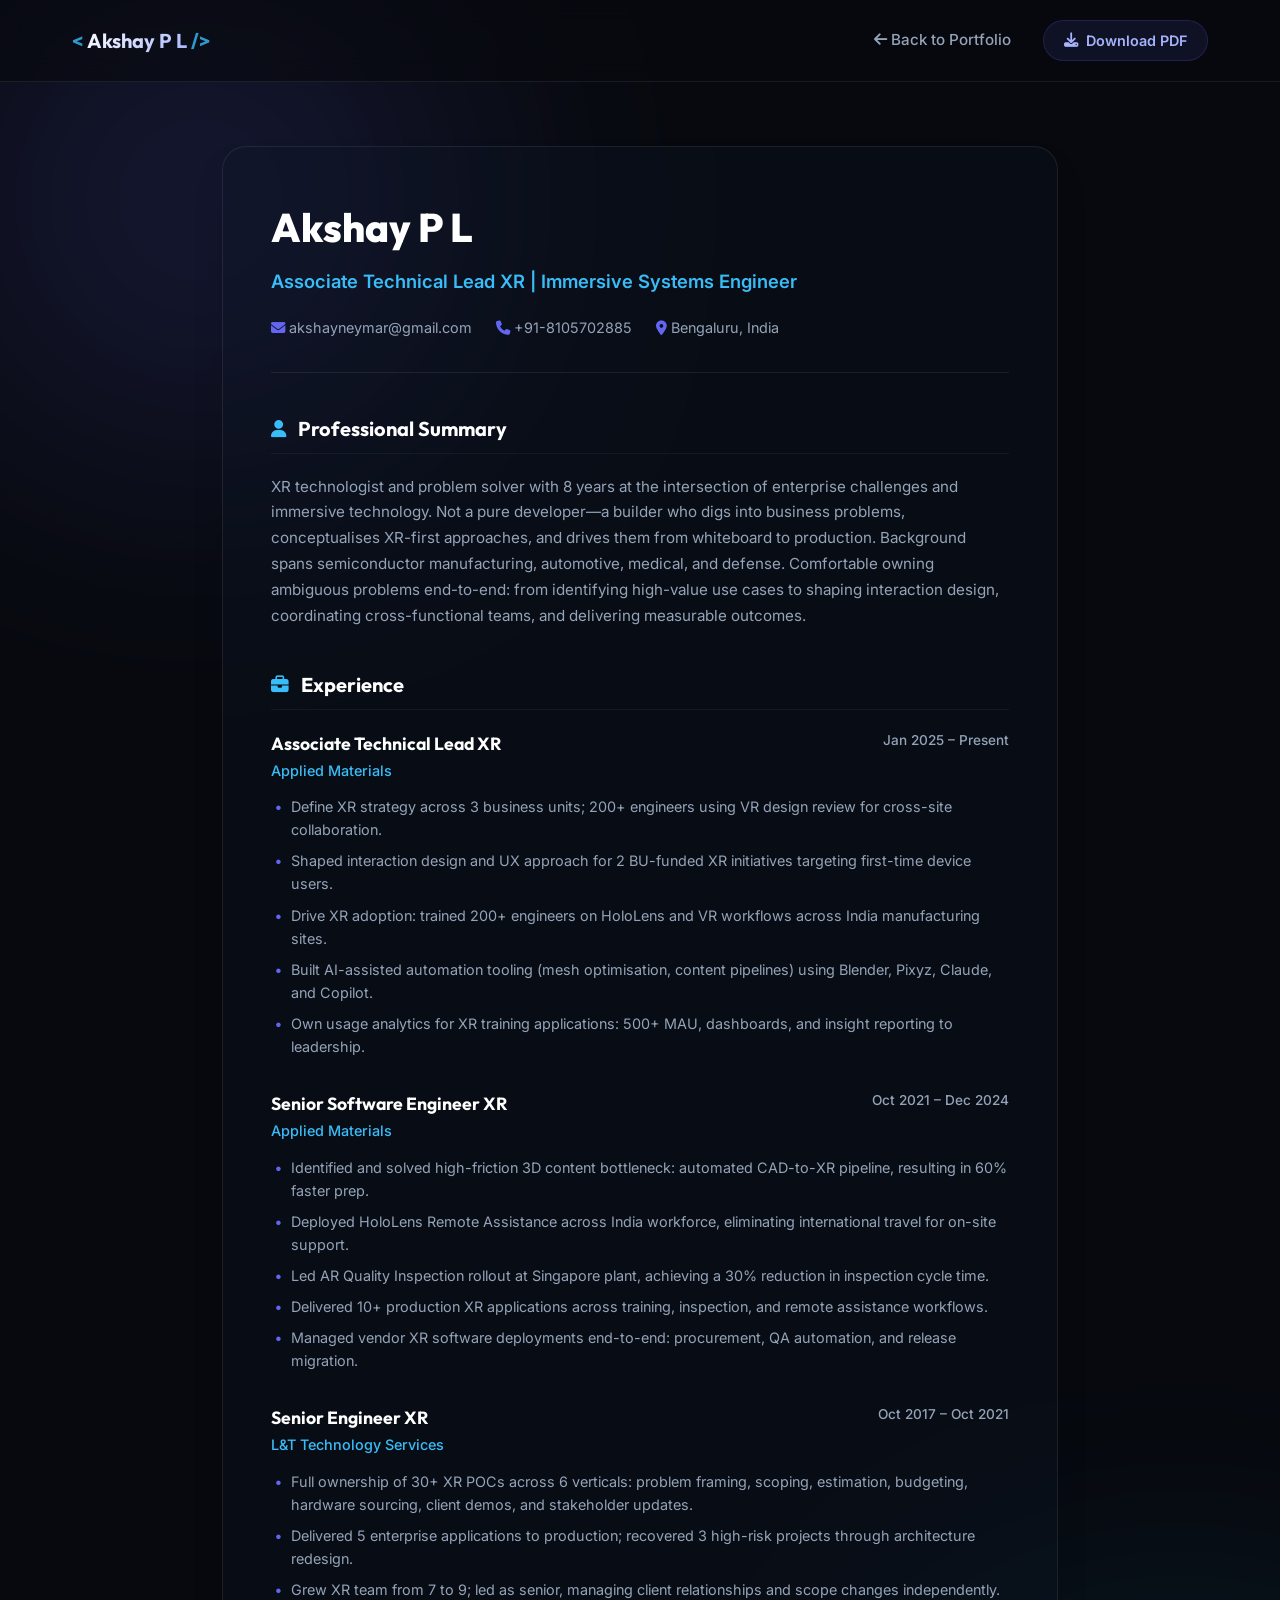
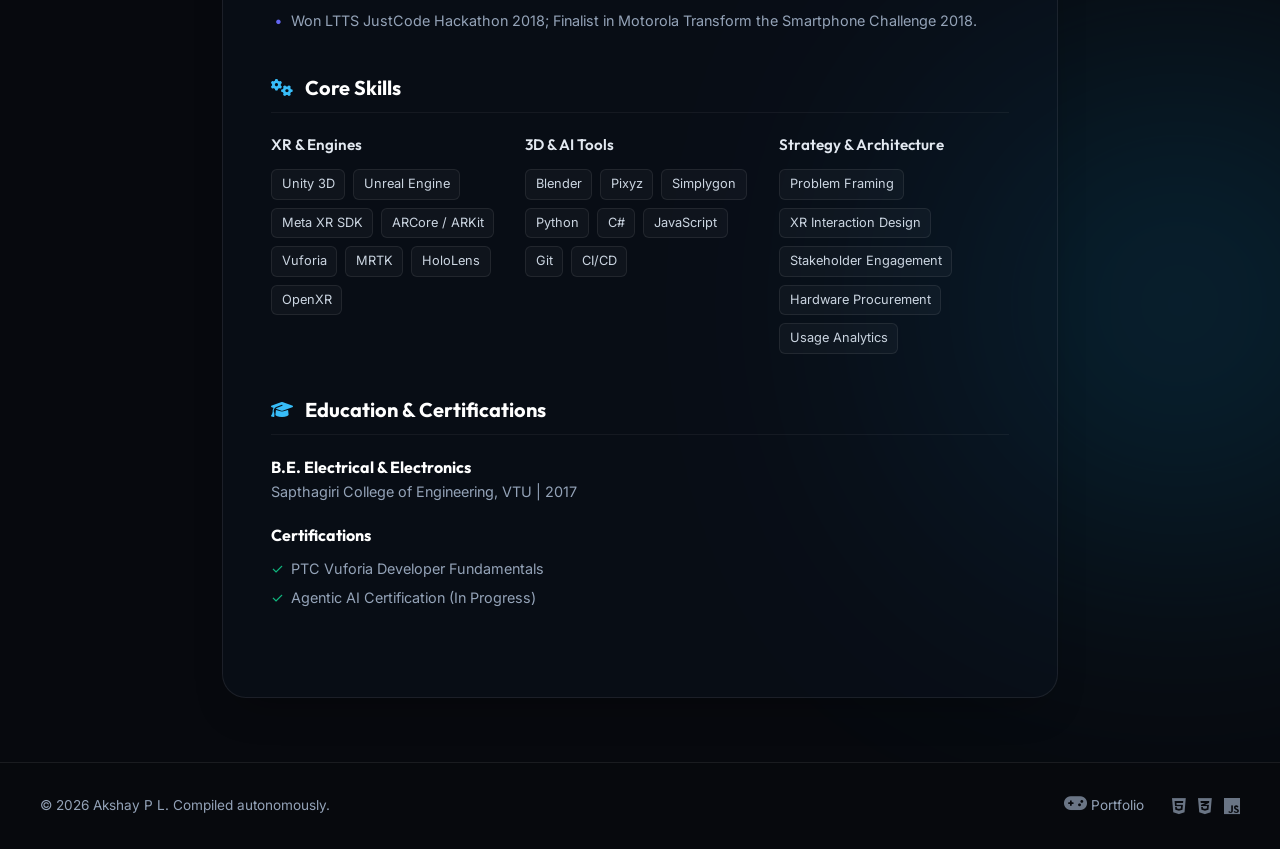
==== cv.html @ 1660ffc5 "Fix email channel-icon compression and upgrade FontAwesome to 6.5.1 for X/Twitter icon support" ====
<!DOCTYPE html>
<html lang="en">
<head>
    <meta charset="UTF-8">
    <meta name="viewport" content="width=device-width, initial-scale=1.0">
    <title>Akshay P L - CV / Resume</title>
    <!-- Google Fonts -->
    <link rel="preconnect" href="https://fonts.googleapis.com">
    <link rel="preconnect" href="https://fonts.gstatic.com" crossorigin>
    <link href="https://fonts.googleapis.com/css2?family=Inter:wght@300;400;500;600;700&family=Outfit:wght@400;500;600;700;800&display=swap" rel="stylesheet">
    <!-- FontAwesome for icons -->
    <link rel="stylesheet" href="https://cdnjs.cloudflare.com/ajax/libs/font-awesome/6.5.1/css/all.min.css">
    <link rel="stylesheet" href="style.css">
</head>
<body>
    <div class="bg-glow bg-glow-1"></div>
    <div class="bg-glow bg-glow-2"></div>

    <!-- Header / Navigation -->
    <header>
        <div class="header-container">
            <a href="index.html" class="logo">
                <span class="code-bracket">&lt;</span>
                <span class="logo-text">Akshay P L</span>
                <span class="code-bracket">/&gt;</span>
            </a>
            <nav class="nav-links">
                <a href="index.html" class="nav-link"><i class="fa-solid fa-arrow-left"></i> Back to Portfolio</a>
                <a href="Akshay_PL_Master_CV.pdf" download class="btn-cv-download"><i class="fa-solid fa-download"></i> Download PDF</a>
            </nav>
        </div>
    </header>

    <!-- CV Container -->
    <main class="cv-main-container">
        <div class="cv-wrapper">
            <!-- Header Block -->
            <div class="cv-header">
                <h1 class="cv-name">Akshay P L</h1>
                <p class="cv-title">Associate Technical Lead XR | Immersive Systems Engineer</p>
                <div class="cv-contact-info">
                    <span><i class="fa-solid fa-envelope"></i> <a href="mailto:akshayneymar@gmail.com">akshayneymar@gmail.com</a></span>
                    <span><i class="fa-solid fa-phone"></i> +91-8105702885</span>
                    <span><i class="fa-solid fa-location-dot"></i> Bengaluru, India</span>
                </div>
            </div>

            <!-- Summary Section -->
            <section class="cv-section">
                <h2 class="cv-section-title"><i class="fa-solid fa-user"></i> Professional Summary</h2>
                <p class="cv-text">
                    XR technologist and problem solver with 8 years at the intersection of enterprise challenges and immersive technology. Not a pure developer—a builder who digs into business problems, conceptualises XR-first approaches, and drives them from whiteboard to production. Background spans semiconductor manufacturing, automotive, medical, and defense. Comfortable owning ambiguous problems end-to-end: from identifying high-value use cases to shaping interaction design, coordinating cross-functional teams, and delivering measurable outcomes.
                </p>
            </section>

            <!-- Experience Section -->
            <section class="cv-section">
                <h2 class="cv-section-title"><i class="fa-solid fa-briefcase"></i> Experience</h2>

                <div class="job-block">
                    <div class="job-header">
                        <div class="job-title-company">
                            <h3>Associate Technical Lead XR</h3>
                            <span class="company-name">Applied Materials</span>
                        </div>
                        <span class="job-duration">Jan 2025 – Present</span>
                    </div>
                    <ul class="job-bullets">
                        <li>Define XR strategy across 3 business units; 200+ engineers using VR design review for cross-site collaboration.</li>
                        <li>Shaped interaction design and UX approach for 2 BU-funded XR initiatives targeting first-time device users.</li>
                        <li>Drive XR adoption: trained 200+ engineers on HoloLens and VR workflows across India manufacturing sites.</li>
                        <li>Built AI-assisted automation tooling (mesh optimisation, content pipelines) using Blender, Pixyz, Claude, and Copilot.</li>
                        <li>Own usage analytics for XR training applications: 500+ MAU, dashboards, and insight reporting to leadership.</li>
                    </ul>
                </div>

                <div class="job-block">
                    <div class="job-header">
                        <div class="job-title-company">
                            <h3>Senior Software Engineer XR</h3>
                            <span class="company-name">Applied Materials</span>
                        </div>
                        <span class="job-duration">Oct 2021 – Dec 2024</span>
                    </div>
                    <ul class="job-bullets">
                        <li>Identified and solved high-friction 3D content bottleneck: automated CAD-to-XR pipeline, resulting in 60% faster prep.</li>
                        <li>Deployed HoloLens Remote Assistance across India workforce, eliminating international travel for on-site support.</li>
                        <li>Led AR Quality Inspection rollout at Singapore plant, achieving a 30% reduction in inspection cycle time.</li>
                        <li>Delivered 10+ production XR applications across training, inspection, and remote assistance workflows.</li>
                        <li>Managed vendor XR software deployments end-to-end: procurement, QA automation, and release migration.</li>
                    </ul>
                </div>

                <div class="job-block">
                    <div class="job-header">
                        <div class="job-title-company">
                            <h3>Senior Engineer XR</h3>
                            <span class="company-name">L&T Technology Services</span>
                        </div>
                        <span class="job-duration">Oct 2017 – Oct 2021</span>
                    </div>
                    <ul class="job-bullets">
                        <li>Full ownership of 30+ XR POCs across 6 verticals: problem framing, scoping, estimation, budgeting, hardware sourcing, client demos, and stakeholder updates.</li>
                        <li>Delivered 5 enterprise applications to production; recovered 3 high-risk projects through architecture redesign.</li>
                        <li>Grew XR team from 7 to 9; led as senior, managing client relationships and scope changes independently.</li>
                        <li>Won LTTS JustCode Hackathon 2018; Finalist in Motorola Transform the Smartphone Challenge 2018.</li>
                    </ul>
                </div>
            </section>

            <!-- Skills Section -->
            <section class="cv-section">
                <h2 class="cv-section-title"><i class="fa-solid fa-gears"></i> Core Skills</h2>
                <div class="cv-skills-grid">
                    <div class="skill-category">
                        <h4>XR & Engines</h4>
                        <div class="skill-tags">
                            <span>Unity 3D</span>
                            <span>Unreal Engine</span>
                            <span>Meta XR SDK</span>
                            <span>ARCore / ARKit</span>
                            <span>Vuforia</span>
                            <span>MRTK</span>
                            <span>HoloLens</span>
                            <span>OpenXR</span>
                        </div>
                    </div>
                    <div class="skill-category">
                        <h4>3D & AI Tools</h4>
                        <div class="skill-tags">
                            <span>Blender</span>
                            <span>Pixyz</span>
                            <span>Simplygon</span>
                            <span>Python</span>
                            <span>C#</span>
                            <span>JavaScript</span>
                            <span>Git</span>
                            <span>CI/CD</span>
                        </div>
                    </div>
                    <div class="skill-category">
                        <h4>Strategy & Architecture</h4>
                        <div class="skill-tags">
                            <span>Problem Framing</span>
                            <span>XR Interaction Design</span>
                            <span>Stakeholder Engagement</span>
                            <span>Hardware Procurement</span>
                            <span>Usage Analytics</span>
                        </div>
                    </div>
                </div>
            </section>

            <!-- Education & Certifications -->
            <section class="cv-section">
                <h2 class="cv-section-title"><i class="fa-solid fa-graduation-cap"></i> Education & Certifications</h2>
                <div class="education-block">
                    <div class="edu-item">
                        <h4>B.E. Electrical & Electronics</h4>
                        <p class="edu-meta">Sapthagiri College of Engineering, VTU | 2017</p>
                    </div>
                    <div class="edu-item">
                        <h4>Certifications</h4>
                        <ul class="edu-certs">
                            <li>PTC Vuforia Developer Fundamentals</li>
                            <li>Agentic AI Certification (In Progress)</li>
                        </ul>
                    </div>
                </div>
            </section>
        </div>
    </main>

    <!-- Footer -->
    <footer>
        <div class="footer-container">
            <p>&copy; 2026 Akshay P L. Compiled autonomously.</p>
            <div class="footer-tech">
                <a href="index.html" style="color: var(--text-muted); margin-right: 1rem; text-decoration: none;"><i class="fa-solid fa-gamepad"></i> Portfolio</a>
                <i class="fa-brands fa-html5"></i>
                <i class="fa-brands fa-css3-alt"></i>
                <i class="fa-brands fa-js"></i>
            </div>
        </div>
    </footer>
</body>
</html>
---- style.css ----
/* ==========================================================================
   Base Styles & Reset
   ========================================================================== */
:root {
    --bg-dark: #07090e;
    --bg-card: rgba(15, 23, 42, 0.45);
    --border-color: rgba(255, 255, 255, 0.08);
    --border-hover: rgba(255, 255, 255, 0.2);
    
    --primary: #6366f1; /* Indigo */
    --primary-glow: rgba(99, 102, 241, 0.15);
    --secondary: #0ea5e9; /* Sky Blue */
    --secondary-glow: rgba(14, 165, 233, 0.15);
    
    --text-primary: #f8fafc;
    --text-muted: #94a3b8;
    --text-highlight: #38bdf8;
    
    --font-heading: 'Outfit', sans-serif;
    --font-body: 'Inter', sans-serif;
    
    --transition-speed: 0.3s;
}

* {
    margin: 0;
    padding: 0;
    box-sizing: border-box;
}

html {
    scroll-behavior: smooth;
}

body {
    background-color: var(--bg-dark);
    color: var(--text-primary);
    font-family: var(--font-body);
    line-height: 1.6;
    overflow-x: hidden;
    min-height: 100vh;
    display: flex;
    flex-direction: column;
    position: relative;
}

/* WebGL Background Canvas */
#webgl-bg {
    position: fixed;
    top: 0;
    left: 0;
    width: 100vw;
    height: 100vh;
    z-index: -3;
    pointer-events: none;
}

/* Scroll Progress indicator */
.scroll-progress {
    position: fixed;
    top: 0;
    left: 0;
    height: 3px;
    width: 0%;
    background: linear-gradient(90deg, var(--primary) 0%, var(--secondary) 100%);
    z-index: 1001;
    box-shadow: 0 0 8px rgba(99, 102, 241, 0.6);
    pointer-events: none;
    transition: width 0.1s ease-out;
}

/* Background Glow Effects */
.bg-glow {
    position: absolute;
    width: 600px;
    height: 600px;
    border-radius: 50%;
    filter: blur(140px);
    z-index: -1;
    pointer-events: none;
    opacity: 0.4;
}

.bg-glow-1 {
    top: -100px;
    left: -100px;
    background: radial-gradient(circle, var(--primary) 0%, transparent 70%);
}

.bg-glow-2 {
    bottom: 10%;
    right: -200px;
    background: radial-gradient(circle, var(--secondary) 0%, transparent 70%);
}

/* ==========================================================================
   Header Navigation
   ========================================================================== */
header {
    width: 100%;
    border-bottom: 1px solid var(--border-color);
    background: rgba(7, 9, 14, 0.6);
    backdrop-filter: blur(12px);
    position: sticky;
    top: 0;
    z-index: 100;
}

.header-container {
    max-width: 1200px;
    margin: 0 auto;
    padding: 1.25rem 2rem;
    display: flex;
    justify-content: space-between;
    align-items: center;
}

.logo {
    display: flex;
    align-items: center;
    text-decoration: none;
    font-family: var(--font-heading);
    font-weight: 700;
    font-size: 1.25rem;
}

.logo-text {
    background: linear-gradient(135deg, #ffffff 0%, #a5b4fc 100%);
    -webkit-background-clip: text;
    -webkit-text-fill-color: transparent;
    margin: 0 0.25rem;
}

.code-bracket {
    color: var(--text-highlight);
    opacity: 0.8;
}

.nav-links {
    display: flex;
    align-items: center;
    gap: 2rem;
}

.nav-link {
    color: var(--text-muted);
    text-decoration: none;
    font-size: 0.95rem;
    font-weight: 500;
    transition: color var(--transition-speed) ease;
}

.nav-link:hover {
    color: #ffffff;
}

.btn-cv-nav, .btn-cv-download {
    display: inline-flex;
    align-items: center;
    gap: 0.5rem;
    background: rgba(99, 102, 241, 0.1);
    border: 1px solid rgba(99, 102, 241, 0.2);
    padding: 0.5rem 1.25rem;
    border-radius: 100px;
    font-size: 0.9rem;
    font-weight: 600;
    color: #a5b4fc;
    text-decoration: none;
    transition: all var(--transition-speed) ease;
}

.btn-cv-nav:hover, .btn-cv-download:hover {
    background: var(--primary);
    border-color: var(--primary);
    color: #ffffff;
    box-shadow: 0 0 15px rgba(99, 102, 241, 0.35);
}

/* ==========================================================================
   Hero Section
   ========================================================================== */
.hero {
    max-width: 1000px;
    margin: 0 auto;
    padding: 5rem 2rem 1.5rem 2rem;
    text-align: center;
}

.hero-badge {
    display: inline-flex;
    align-items: center;
    gap: 0.6rem;
    background: rgba(34, 197, 94, 0.1);
    border: 1px solid rgba(34, 197, 94, 0.2);
    padding: 0.5rem 1.25rem;
    border-radius: 100px;
    font-size: 0.85rem;
    font-weight: 600;
    color: #4ade80;
    margin-bottom: 2rem;
}

.badge-status {
    width: 8px;
    height: 8px;
    background-color: #22c55e;
    border-radius: 50%;
    display: inline-block;
    box-shadow: 0 0 8px #22c55e;
    animation: pulse 2s infinite;
}

@keyframes pulse {
    0% { transform: scale(0.95); box-shadow: 0 0 0 0 rgba(34, 197, 94, 0.7); }
    70% { transform: scale(1); box-shadow: 0 0 0 6px rgba(34, 197, 94, 0); }
    100% { transform: scale(0.95); box-shadow: 0 0 0 0 rgba(34, 197, 94, 0); }
}

.hero-title {
    font-family: var(--font-heading);
    font-size: 3.25rem;
    font-weight: 800;
    line-height: 1.2;
    margin-bottom: 1.5rem;
    background: linear-gradient(135deg, #ffffff 30%, #94a3b8 100%);
    -webkit-background-clip: text;
    -webkit-text-fill-color: transparent;
    letter-spacing: -0.02em;
}

.hero-subtitle {
    font-size: 1.15rem;
    color: var(--text-muted);
    max-width: 800px;
    margin: 0 auto 3rem auto;
}

.hero-actions {
    display: flex;
    justify-content: center;
    gap: 1.5rem;
    margin-bottom: 0;
}

.btn {
    display: inline-flex;
    align-items: center;
    gap: 0.6rem;
    padding: 0.85rem 2rem;
    border-radius: 12px;
    font-size: 0.95rem;
    font-weight: 600;
    text-decoration: none;
    transition: all var(--transition-speed) ease;
    cursor: pointer;
}

.btn-primary {
    background: var(--primary);
    color: #ffffff;
    border: 1px solid var(--primary);
    box-shadow: 0 4px 20px rgba(99, 102, 241, 0.25);
}

.btn-primary:hover {
    transform: translateY(-2px);
    box-shadow: 0 8px 25px rgba(99, 102, 241, 0.4);
}

.btn-secondary {
    background: rgba(255, 255, 255, 0.05);
    color: #ffffff;
    border: 1px solid var(--border-color);
}

.btn-secondary:hover {
    background: rgba(255, 255, 255, 0.1);
    border-color: var(--border-hover);
    transform: translateY(-2px);
}

.hero-stats {
    display: flex;
    justify-content: center;
    gap: 4rem;
    border-top: 1px solid var(--border-color);
    border-bottom: 1px solid var(--border-color);
    padding: 2rem;
    background: rgba(15, 23, 42, 0.2);
    border-radius: 16px;
    backdrop-filter: blur(8px);
}

.stat-item {
    display: flex;
    flex-direction: column;
    align-items: center;
}

.stat-number {
    font-family: var(--font-heading);
    font-size: 2.25rem;
    font-weight: 700;
    color: var(--text-highlight);
    margin-bottom: 0.25rem;
}

.stat-label {
    font-size: 0.85rem;
    color: var(--text-muted);
    text-transform: uppercase;
    letter-spacing: 0.05em;
}

/* ==========================================================================
   Projects Section & Grid
   ========================================================================== */
.projects-section {
    max-width: 1200px;
    margin: 0 auto;
    padding: 2rem 2rem 5rem 2rem;
}

.section-header {
    text-align: center;
    margin-bottom: 3rem;
}

.section-header h2 {
    font-family: var(--font-heading);
    font-size: 2rem;
    font-weight: 700;
    margin-bottom: 0.5rem;
}

.section-header p {
    color: var(--text-muted);
}

/* Category Filter Control Buttons */
.project-filters {
    display: flex;
    justify-content: center;
    gap: 0.85rem;
    margin-top: 2rem;
    flex-wrap: wrap;
}

.filter-btn {
    background: rgba(15, 23, 42, 0.3);
    border: 1px solid var(--border-color);
    color: var(--text-muted);
    padding: 0.6rem 1.35rem;
    border-radius: 100px;
    font-size: 0.88rem;
    font-weight: 600;
    cursor: pointer;
    display: inline-flex;
    align-items: center;
    gap: 0.5rem;
    transition: all var(--transition-speed) ease;
    backdrop-filter: blur(4px);
}

.filter-btn i {
    font-size: 0.95rem;
    opacity: 0.8;
}

.filter-btn:hover {
    color: #ffffff;
    border-color: var(--border-hover);
    background: rgba(255, 255, 255, 0.04);
    transform: translateY(-1px);
}

.filter-btn.active {
    background: linear-gradient(135deg, var(--primary) 0%, rgba(99, 102, 241, 0.7) 100%);
    border-color: var(--primary);
    color: #ffffff;
    box-shadow: 0 0 15px rgba(99, 102, 241, 0.35);
}

.projects-grid {
    display: grid;
    grid-template-columns: repeat(auto-fill, minmax(340px, 1fr));
    gap: 2rem;
}

/* ==========================================================================
   Project Card
   ========================================================================== */
.project-card {
    background: var(--bg-card);
    border: 1px solid var(--border-color);
    border-radius: 16px;
    overflow: hidden;
    cursor: pointer;
    transition: all var(--transition-speed) cubic-bezier(0.4, 0, 0.2, 1);
    display: flex;
    flex-direction: column;
    height: 100%;
    position: relative;
}

/* Spotlight mouse tracker hover effect */
.project-card::before {
    content: '';
    position: absolute;
    top: 0;
    left: 0;
    width: 100%;
    height: 100%;
    border-radius: inherit;
    background: radial-gradient(350px circle at var(--mouse-x, 50%) var(--mouse-y, 50%), rgba(99, 102, 241, 0.12), transparent 80%);
    z-index: 1;
    pointer-events: none;
    opacity: 0;
    transition: opacity 0.4s ease;
}

.project-card:hover::before {
    opacity: 1;
}

.project-card:hover {
    transform: translateY(-8px);
    border-color: rgba(99, 102, 241, 0.45);
    box-shadow: 0 12px 30px -10px rgba(99, 102, 241, 0.3);
    background: rgba(15, 23, 42, 0.6);
}

.card-media-wrapper {
    position: relative;
    padding-top: 56.25%; /* 16:9 Aspect Ratio */
    background: #0f172a;
    border-bottom: 1px solid var(--border-color);
    z-index: 2;
}

.card-media-wrapper img.card-thumbnail {
    position: absolute;
    top: 0;
    left: 0;
    width: 100%;
    height: 100%;
    object-fit: cover;
    transition: transform 0.5s ease;
}

.project-card:hover .card-thumbnail {
    transform: scale(1.05);
}

/* Wireframe Placeholder */
.wireframe-placeholder {
    position: absolute;
    top: 0;
    left: 0;
    width: 100%;
    height: 100%;
    display: flex;
    flex-direction: column;
    align-items: center;
    justify-content: center;
    background: radial-gradient(circle at center, #1e293b 0%, #0f172a 100%);
    padding: 1.5rem;
    text-align: center;
    color: var(--text-muted);
}

.wireframe-placeholder::before {
    content: '';
    position: absolute;
    top: 0;
    left: 0;
    width: 100%;
    height: 100%;
    background-image: 
        linear-gradient(rgba(255, 255, 255, 0.02) 1px, transparent 1px),
        linear-gradient(90deg, rgba(255, 255, 255, 0.02) 1px, transparent 1px);
    background-size: 20px 20px;
    pointer-events: none;
}

.placeholder-icon {
    font-size: 1.75rem;
    margin-bottom: 0.75rem;
    color: var(--text-highlight);
    opacity: 0.7;
    filter: drop-shadow(0 0 8px rgba(56, 189, 248, 0.3));
}

.placeholder-text {
    font-size: 0.85rem;
    font-weight: 500;
    max-width: 90%;
    margin-bottom: 0.5rem;
    display: -webkit-box;
    -webkit-line-clamp: 2;
    -webkit-box-orient: vertical;
    overflow: hidden;
    color: #cbd5e1;
}

.wireframe-dimensions {
    font-family: monospace;
    font-size: 0.75rem;
    background: rgba(0, 0, 0, 0.3);
    padding: 0.2rem 0.5rem;
    border-radius: 4px;
    border: 1px solid rgba(255, 255, 255, 0.05);
    color: var(--text-muted);
}

.card-content {
    padding: 1.5rem;
    display: flex;
    flex-direction: column;
    flex-grow: 1;
    position: relative;
    z-index: 2;
}

.card-header {
    display: flex;
    justify-content: space-between;
    align-items: center;
    margin-bottom: 0.75rem;
}

.tag-badge {
    font-size: 0.75rem;
    background: rgba(14, 165, 233, 0.1);
    color: var(--text-highlight);
    padding: 0.2rem 0.6rem;
    border-radius: 4px;
    border: 1px solid rgba(14, 165, 233, 0.2);
    font-weight: 600;
}

.status-badge {
    font-size: 0.7rem;
    background: rgba(34, 197, 94, 0.1);
    color: #4ade80;
    padding: 0.15rem 0.5rem;
    border-radius: 4px;
    border: 1px solid rgba(34, 197, 94, 0.2);
    font-weight: 600;
    text-transform: uppercase;
}

.project-title {
    font-family: var(--font-heading);
    font-size: 1.25rem;
    font-weight: 700;
    margin-bottom: 0.5rem;
    color: #ffffff;
    transition: color var(--transition-speed) ease;
}

.project-card:hover .project-title {
    color: #a5b4fc;
}

.project-outcome-text {
    font-size: 0.88rem;
    color: var(--text-muted);
    margin-bottom: 1.5rem;
    flex-grow: 1;
    line-height: 1.5;
}

.modal-outcome {
    font-size: 0.95rem;
    color: #cbd5e1;
    margin-bottom: 1.5rem;
    line-height: 1.6;
    background: rgba(255, 255, 255, 0.02);
    border-left: 3px solid var(--primary);
    padding: 0.75rem 1rem;
    border-radius: 0 8px 8px 0;
}

.card-footer {
    display: flex;
    align-items: center;
    justify-content: space-between;
    font-size: 0.85rem;
    font-weight: 600;
    color: var(--text-highlight);
    padding-top: 1rem;
    border-top: 1px solid var(--border-color);
}

.card-footer i {
    transition: transform var(--transition-speed) ease;
}

.project-card:hover .card-footer i {
    transform: translateX(4px);
}

/* ==========================================================================
   Contact Section
   ========================================================================== */
.contact-section {
    background: rgba(15, 23, 42, 0.15);
    border-top: 1px solid var(--border-color);
    padding: 6rem 2rem;
}

.contact-container {
    max-width: 1200px;
    margin: 0 auto;
}

.contact-header {
    text-align: center;
    margin-bottom: 4rem;
}

.contact-header h2 {
    font-family: var(--font-heading);
    font-size: 2.25rem;
    font-weight: 800;
    margin-bottom: 0.75rem;
}

.contact-header p {
    color: var(--text-muted);
    max-width: 600px;
    margin: 0 auto;
}

.contact-grid {
    display: grid;
    grid-template-columns: repeat(auto-fit, minmax(260px, 1fr));
    gap: 1.5rem;
}

.contact-card {
    background: rgba(15, 23, 42, 0.35);
    border: 1px solid var(--border-color);
    border-radius: 16px;
    padding: 1.75rem;
    transition: all var(--transition-speed) ease;
}

.contact-card:hover {
    border-color: var(--border-hover);
    transform: translateY(-4px);
    box-shadow: 0 10px 20px -10px rgba(0, 0, 0, 0.3);
}

.contact-channel {
    display: flex;
    align-items: center;
    gap: 1.25rem;
}

.channel-icon {
    width: 3.25rem;
    height: 3.25rem;
    flex-shrink: 0;
    border-radius: 12px;
    display: flex;
    align-items: center;
    justify-content: center;
    font-size: 1.5rem;
    transition: all var(--transition-speed) ease;
}

.email-icon { background: rgba(99, 102, 241, 0.1); color: #818cf8; border: 1px solid rgba(99, 102, 241, 0.2); }
.phone-icon { background: rgba(14, 165, 233, 0.1); color: #38bdf8; border: 1px solid rgba(14, 165, 233, 0.2); }
.linkedin-icon { background: rgba(2, 132, 199, 0.1); color: #38bdf8; border: 1px solid rgba(2, 132, 199, 0.2); }
.twitter-icon { background: rgba(255, 255, 255, 0.05); color: #e2e8f0; border: 1px solid rgba(255, 255, 255, 0.1); }

.contact-card:hover .email-icon { background: #6366f1; color: #ffffff; box-shadow: 0 0 15px rgba(99, 102, 241, 0.4); }
.contact-card:hover .phone-icon { background: #0ea5e9; color: #ffffff; box-shadow: 0 0 15px rgba(14, 165, 233, 0.4); }
.contact-card:hover .linkedin-icon { background: #0284c7; color: #ffffff; box-shadow: 0 0 15px rgba(2, 132, 199, 0.4); }
.contact-card:hover .twitter-icon { background: #ffffff; color: #000000; box-shadow: 0 0 15px rgba(255, 255, 255, 0.4); }

.channel-details {
    display: flex;
    flex-direction: column;
}

.channel-label {
    font-size: 0.8rem;
    color: var(--text-muted);
    font-weight: 500;
}

.channel-value {
    font-family: var(--font-heading);
    font-size: 1rem;
    font-weight: 600;
    color: #ffffff;
    text-decoration: none;
    margin-top: 0.15rem;
    transition: color var(--transition-speed) ease;
}

.channel-value:hover {
    color: var(--text-highlight);
}

/* ==========================================================================
   CV / Resume Page Custom Styles
   ========================================================================== */
.cv-main-container {
    max-width: 900px;
    margin: 4rem auto;
    padding: 0 2rem;
}

.cv-wrapper {
    background: rgba(15, 23, 42, 0.3);
    border: 1px solid var(--border-color);
    border-radius: 24px;
    padding: 3rem;
    box-shadow: 0 20px 40px -15px rgba(0, 0, 0, 0.3);
}

.cv-header {
    border-bottom: 1px solid var(--border-color);
    padding-bottom: 2rem;
    margin-bottom: 2.5rem;
}

.cv-name {
    font-family: var(--font-heading);
    font-size: 2.5rem;
    font-weight: 800;
    color: #ffffff;
    margin-bottom: 0.5rem;
}

.cv-title {
    font-size: 1.15rem;
    color: var(--text-highlight);
    font-weight: 600;
    margin-bottom: 1.25rem;
}

.cv-contact-info {
    display: flex;
    flex-wrap: wrap;
    gap: 1.5rem;
    font-size: 0.9rem;
    color: var(--text-muted);
}

.cv-contact-info a {
    color: var(--text-muted);
    text-decoration: none;
}

.cv-contact-info a:hover {
    color: #ffffff;
}

.cv-contact-info i {
    color: var(--primary);
}

.cv-section {
    margin-bottom: 2.5rem;
}

.cv-section-title {
    font-family: var(--font-heading);
    font-size: 1.25rem;
    font-weight: 700;
    color: #ffffff;
    margin-bottom: 1.25rem;
    display: flex;
    align-items: center;
    gap: 0.75rem;
    border-bottom: 1px solid rgba(255, 255, 255, 0.05);
    padding-bottom: 0.5rem;
}

.cv-section-title i {
    color: var(--text-highlight);
    font-size: 1.1rem;
}

.cv-text {
    font-size: 0.95rem;
    color: var(--text-muted);
    line-height: 1.7;
}

.job-block {
    margin-bottom: 2rem;
}

.job-header {
    display: flex;
    justify-content: space-between;
    align-items: flex-start;
    margin-bottom: 0.75rem;
}

.job-title-company h3 {
    font-family: var(--font-heading);
    font-size: 1.1rem;
    font-weight: 700;
    color: #ffffff;
}

.company-name {
    font-size: 0.9rem;
    color: var(--text-highlight);
    font-weight: 500;
}

.job-duration {
    font-size: 0.85rem;
    color: var(--text-muted);
    font-weight: 500;
}

.job-bullets {
    list-style-type: none;
    font-size: 0.9rem;
    color: var(--text-muted);
}

.job-bullets li {
    position: relative;
    padding-left: 1.25rem;
    margin-bottom: 0.5rem;
    line-height: 1.6;
}

.job-bullets li::before {
    content: '•';
    position: absolute;
    left: 0.25rem;
    color: var(--primary);
    font-weight: bold;
}

.cv-skills-grid {
    display: grid;
    grid-template-columns: repeat(auto-fit, minmax(220px, 1fr));
    gap: 1.5rem;
}

.skill-category h4 {
    font-family: var(--font-heading);
    font-size: 0.95rem;
    font-weight: 600;
    color: #e2e8f0;
    margin-bottom: 0.75rem;
}

.skill-tags {
    display: flex;
    flex-wrap: wrap;
    gap: 0.5rem;
}

.skill-tags span {
    font-size: 0.8rem;
    background: rgba(255, 255, 255, 0.03);
    border: 1px solid var(--border-color);
    padding: 0.25rem 0.6rem;
    border-radius: 6px;
    color: #cbd5e1;
}

.edu-item {
    margin-bottom: 1.25rem;
}

.edu-item h4 {
    font-family: var(--font-heading);
    font-size: 1rem;
    font-weight: 700;
    color: #ffffff;
}

.edu-meta {
    font-size: 0.9rem;
    color: var(--text-muted);
}

.edu-certs {
    list-style-type: none;
    font-size: 0.9rem;
    color: var(--text-muted);
    margin-top: 0.5rem;
}

.edu-certs li {
    position: relative;
    padding-left: 1.25rem;
    margin-bottom: 0.4rem;
}

.edu-certs li::before {
    content: '✓';
    position: absolute;
    left: 0;
    color: #10b981;
}

/* ==========================================================================
   Project Modal & Carousel
   ========================================================================== */
.modal-backdrop {
    position: fixed;
    top: 0;
    left: 0;
    width: 100%;
    height: 100%;
    background: rgba(2, 4, 8, 0.85);
    backdrop-filter: blur(16px);
    z-index: 1000;
    display: flex;
    align-items: center;
    justify-content: center;
    padding: 2rem;
    opacity: 0;
    pointer-events: none;
    transition: opacity var(--transition-speed) ease;
}

.modal-backdrop.active {
    opacity: 1;
    pointer-events: auto;
}

.modal-card {
    background: #0f172a;
    border: 1px solid var(--border-hover);
    border-radius: 24px;
    width: 100%;
    max-width: 950px;
    overflow: hidden;
    position: relative;
    box-shadow: 0 25px 50px -12px rgba(0, 0, 0, 0.5);
    transform: scale(0.95) translateY(20px);
    transition: all var(--transition-speed) cubic-bezier(0.34, 1.56, 0.64, 1);
}

.modal-backdrop.active .modal-card {
    transform: scale(1) translateY(0);
}

.modal-close {
    position: absolute;
    top: 1.5rem;
    right: 1.5rem;
    width: 2.5rem;
    height: 2.5rem;
    border-radius: 50%;
    background: rgba(255, 255, 255, 0.05);
    border: 1px solid var(--border-color);
    color: var(--text-primary);
    cursor: pointer;
    display: flex;
    align-items: center;
    justify-content: center;
    font-size: 1.25rem;
    z-index: 100;
    transition: all var(--transition-speed) ease;
}

.modal-close:hover {
    background: rgba(255, 255, 255, 0.1);
    color: var(--text-highlight);
    transform: rotate(90deg);
}

.modal-body {
    display: grid;
    grid-template-columns: 1.2fr 1fr;
}

.modal-media-container {
    position: relative;
    background: #020617;
    border-right: 1px solid var(--border-color);
    height: 100%;
    min-height: 400px;
    display: flex;
    align-items: center;
    justify-content: center;
    overflow: hidden;
}

/* Carousel Slides Styling */
.carousel-slides {
    position: absolute;
    top: 0;
    left: 0;
    width: 100%;
    height: 100%;
    display: flex;
}

.carousel-slide {
    min-width: 100%;
    height: 100%;
    position: relative;
    opacity: 0;
    transition: opacity 0.5s ease-in-out;
    display: none;
    align-items: center;
    justify-content: center;
}

.carousel-slide.active {
    opacity: 1;
    display: flex;
}

.carousel-slide img, .carousel-slide video {
    width: 100%;
    height: 100%;
    object-fit: contain;
}

.carousel-slide iframe {
    width: 100%;
    height: 100%;
    border: none;
}

.slide-caption {
    position: absolute;
    bottom: 0;
    left: 0;
    width: 100%;
    background: linear-gradient(transparent, rgba(0,0,0,0.85));
    color: #ffffff;
    padding: 2.5rem 1.5rem 1rem 1.5rem;
    font-size: 0.85rem;
    font-weight: 500;
    pointer-events: none;
}

/* Carousel Navigation */
.carousel-btn {
    position: absolute;
    top: 50%;
    transform: translateY(-50%);
    background: rgba(15, 23, 42, 0.7);
    border: 1px solid rgba(255, 255, 255, 0.1);
    color: #ffffff;
    width: 2.5rem;
    height: 2.5rem;
    border-radius: 50%;
    display: flex;
    align-items: center;
    justify-content: center;
    cursor: pointer;
    z-index: 10;
    backdrop-filter: blur(4px);
    transition: all var(--transition-speed) ease;
}

.carousel-btn:hover {
    background: var(--primary);
    border-color: var(--primary);
    box-shadow: 0 0 10px rgba(99, 102, 241, 0.5);
}

.prev-btn { left: 1rem; }
.next-btn { right: 1rem; }

.carousel-btn.hidden {
    display: none;
}

/* Carousel Dots */
.carousel-dots {
    position: absolute;
    bottom: 1rem;
    left: 50%;
    transform: translateX(-50%);
    display: flex;
    gap: 0.5rem;
    z-index: 10;
}

.carousel-dot {
    width: 8px;
    height: 8px;
    border-radius: 50%;
    background: rgba(255, 255, 255, 0.3);
    cursor: pointer;
    transition: all var(--transition-speed) ease;
}

.carousel-dot.active {
    background: var(--text-highlight);
    transform: scale(1.25);
    box-shadow: 0 0 8px rgba(56, 189, 248, 0.5);
}

.carousel-dot.hidden {
    display: none;
}

.modal-info {
    padding: 2.5rem;
    display: flex;
    flex-direction: column;
    justify-content: space-between;
    max-height: 550px;
    overflow-y: auto;
}

.modal-header {
    margin-bottom: 1.5rem;
}

.modal-tag {
    font-size: 0.8rem;
    color: var(--text-highlight);
    font-weight: 600;
    text-transform: uppercase;
    letter-spacing: 0.05em;
    display: inline-block;
    margin-bottom: 0.5rem;
}

.modal-title {
    font-family: var(--font-heading);
    font-size: 1.75rem;
    font-weight: 800;
    color: #ffffff;
}

.modal-details h4 {
    font-family: var(--font-heading);
    font-size: 1rem;
    font-weight: 600;
    color: #e2e8f0;
    margin-bottom: 1rem;
}

.modal-bullets {
    list-style-type: none;
    font-size: 0.9rem;
    color: var(--text-muted);
}

.modal-bullets li {
    position: relative;
    padding-left: 1.5rem;
    margin-bottom: 0.85rem;
}

.modal-bullets li::before {
    content: '⚡';
    position: absolute;
    left: 0;
    color: #f59e0b; /* Amber */
}

.modal-footer {
    margin-top: 2rem;
    border-top: 1px solid var(--border-color);
    padding-top: 1.5rem;
}

.media-required-alert {
    display: flex;
    align-items: flex-start;
    gap: 0.75rem;
    background: rgba(245, 158, 11, 0.05);
    border: 1px solid rgba(245, 158, 11, 0.15);
    border-radius: 8px;
    padding: 0.75rem 1rem;
    font-size: 0.8rem;
    color: #fde047;
}

.media-required-alert i {
    margin-top: 0.15rem;
    color: #fbbf24;
}

.media-required-alert code {
    font-family: monospace;
    background: rgba(0, 0, 0, 0.3);
    padding: 0.1rem 0.3rem;
    border-radius: 4px;
    border: 1px solid rgba(255, 255, 255, 0.05);
    color: #ffffff;
}
/* ==========================================================================
   VR Explore Section
   ========================================================================== */
.vr-explore-section {
    background: rgba(15, 23, 42, 0.25);
    border-top: 1px solid var(--border-color);
    padding: 4rem 2rem;
    text-align: center;
}

.vr-container {
    max-width: 600px;
    margin: 0 auto;
}

.vr-container h3 {
    font-family: var(--font-heading);
    font-size: 1.75rem;
    font-weight: 700;
    margin-bottom: 0.5rem;
}

.vr-container p {
    color: var(--text-muted);
    font-size: 0.95rem;
    margin-bottom: 1.75rem;
}

.btn-vr {
    background: linear-gradient(135deg, #a855f7 0%, var(--primary) 100%);
    border-color: #a855f7;
    box-shadow: 0 4px 20px rgba(168, 85, 247, 0.25);
}

.btn-vr:hover {
    box-shadow: 0 8px 25px rgba(168, 85, 247, 0.4);
    transform: translateY(-2px);
}

.vr-unsupported-msg {
    font-size: 0.85rem;
    color: var(--text-muted);
    border: 1px dashed rgba(255, 255, 255, 0.1);
    padding: 0.75rem 1.5rem;
    border-radius: 8px;
    display: inline-block;
}

/* Hide everything when WebXR Immersive session is running */
body.vr-active > :not(#webgl-bg) {
    display: none !important;
}

/* ==========================================================================
   Footer Section
   ========================================================================== */
footer {
    border-top: 1px solid var(--border-color);
    background: rgba(7, 9, 14, 0.9);
    padding: 2rem;
    margin-top: auto;
}

.footer-container {
    max-width: 1200px;
    margin: 0 auto;
    display: flex;
    justify-content: space-between;
    align-items: center;
    font-size: 0.85rem;
    color: var(--text-muted);
}

.footer-tech {
    display: flex;
    align-items: center;
    gap: 0.75rem;
}

.footer-tech i {
    font-size: 1.15rem;
    opacity: 0.7;
    transition: opacity var(--transition-speed) ease;
}

.footer-tech i:hover {
    opacity: 1;
}

/* ==========================================================================
   Responsive Design
   ========================================================================== */
@media (max-width: 900px) {
    .modal-body {
        grid-template-columns: 1fr;
    }
    
    .modal-media-container {
        padding-top: 56.25%;
        border-right: none;
        border-bottom: 1px solid var(--border-color);
        min-height: auto;
    }
    
    .modal-info {
        padding: 2rem;
    }
}

@media (max-width: 768px) {
    /* Header Responsive Layout */
    .header-container {
        flex-direction: column;
        gap: 0.85rem;
        padding: 1rem;
        text-align: center;
    }
    
    .logo {
        white-space: nowrap;
        justify-content: center;
        font-size: 1.15rem;
    }

    .nav-links {
        gap: 1.25rem;
        width: 100%;
        justify-content: center;
        flex-wrap: wrap;
    }

    .nav-link {
        font-size: 0.85rem;
    }

    .btn-cv-nav {
        padding: 0.35rem 0.95rem;
        font-size: 0.8rem;
    }

    /* Hero Responsive Layout */
    .hero {
        padding: 3rem 1rem 2rem 1rem;
    }
    
    .hero-badge {
        font-size: 0.78rem;
        padding: 0.45rem 1rem;
        line-height: 1.4;
        display: inline-flex;
        align-items: center;
        gap: 0.5rem;
        max-width: 100%;
    }

    .hero-title {
        font-size: 2rem;
        line-height: 1.3;
    }

    .hero-subtitle {
        font-size: 0.98rem;
        margin-bottom: 2rem;
    }
    
    .hero-actions {
        flex-direction: column;
        align-items: center;
        gap: 1rem;
        margin-bottom: 3rem;
    }
    
    .btn {
        width: 100%;
        max-width: 320px;
        justify-content: center;
    }
    
    .hero-stats {
        flex-direction: column;
        gap: 1.5rem;
        padding: 1.5rem;
    }

    /* Project Filters Spacing */
    .project-filters {
        gap: 0.5rem;
    }

    .filter-btn {
        padding: 0.45rem 1rem;
        font-size: 0.8rem;
    }
    
    .projects-grid {
        grid-template-columns: 1fr;
    }
    
    .contact-grid {
        grid-template-columns: 1fr;
    }
    
    .cv-wrapper {
        padding: 1.5rem;
    }
    
    .cv-contact-info {
        flex-direction: column;
        gap: 0.75rem;
    }
    
    .job-header {
        flex-direction: column;
        gap: 0.25rem;
    }
    
    .footer-container {
        flex-direction: column;
        gap: 1rem;
        text-align: center;
    }
}
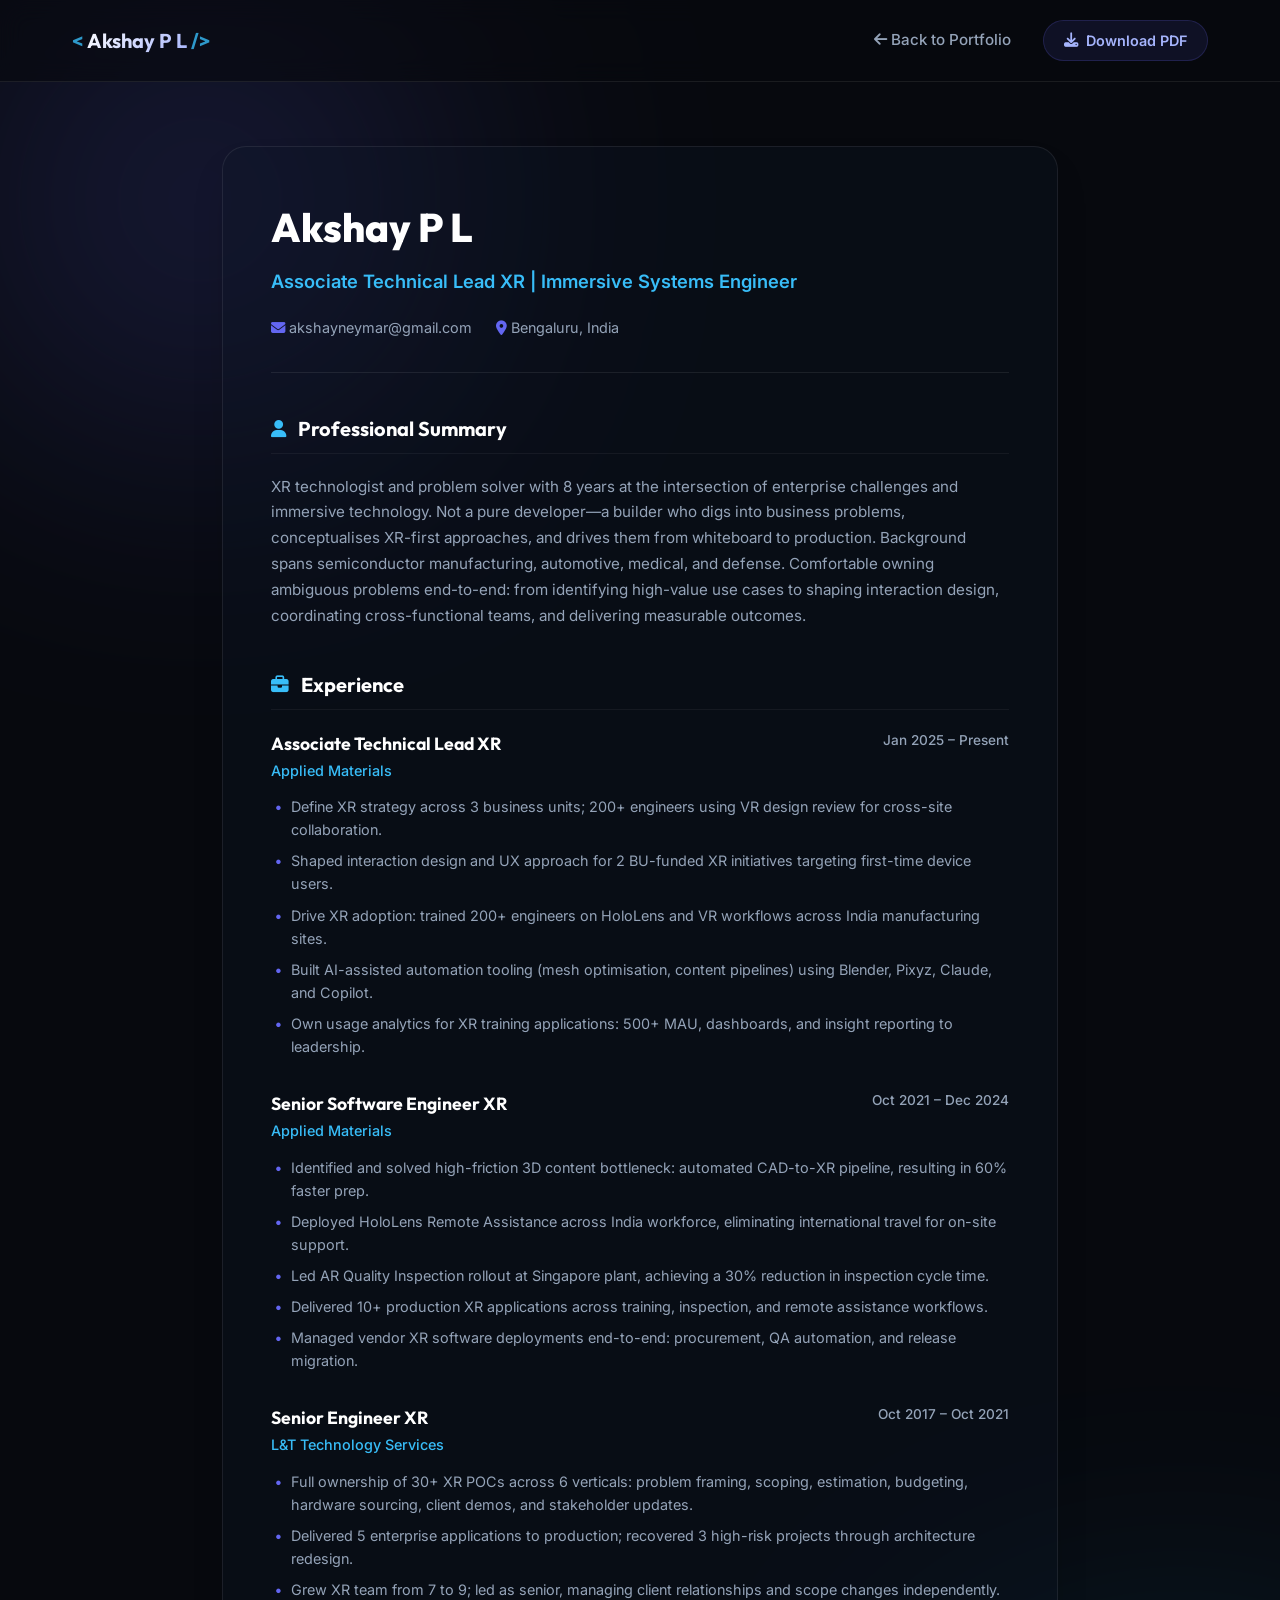
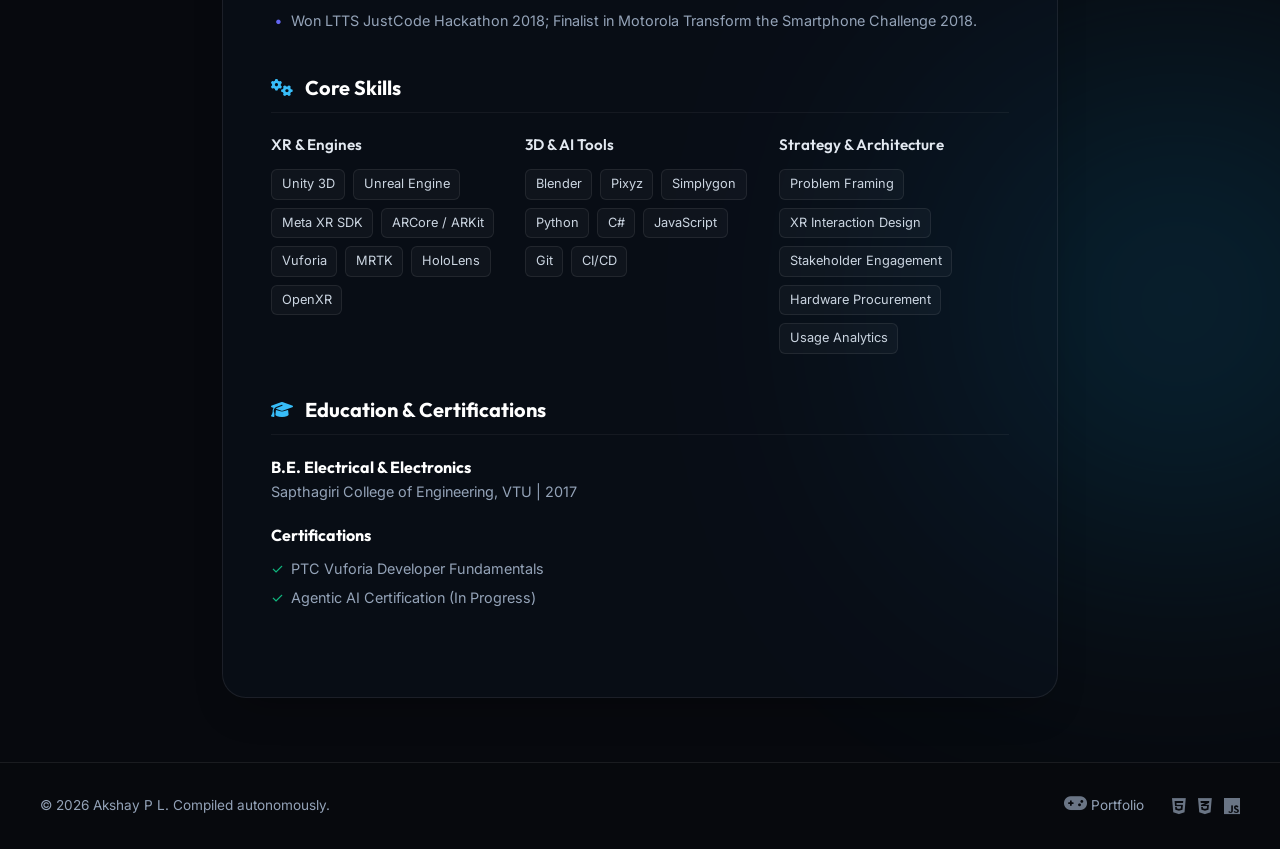
==== commit 20e3fee2: "Remove phone number contact details from index.html and cv.html" ====
--- a/cv.html
+++ b/cv.html
@@ -40,7 +40,6 @@
                 <p class="cv-title">Associate Technical Lead XR | Immersive Systems Engineer</p>
                 <div class="cv-contact-info">
                     <span><i class="fa-solid fa-envelope"></i> <a href="mailto:akshayneymar@gmail.com">akshayneymar@gmail.com</a></span>
-                    <span><i class="fa-solid fa-phone"></i> +91-8105702885</span>
                     <span><i class="fa-solid fa-location-dot"></i> Bengaluru, India</span>
                 </div>
             </div>
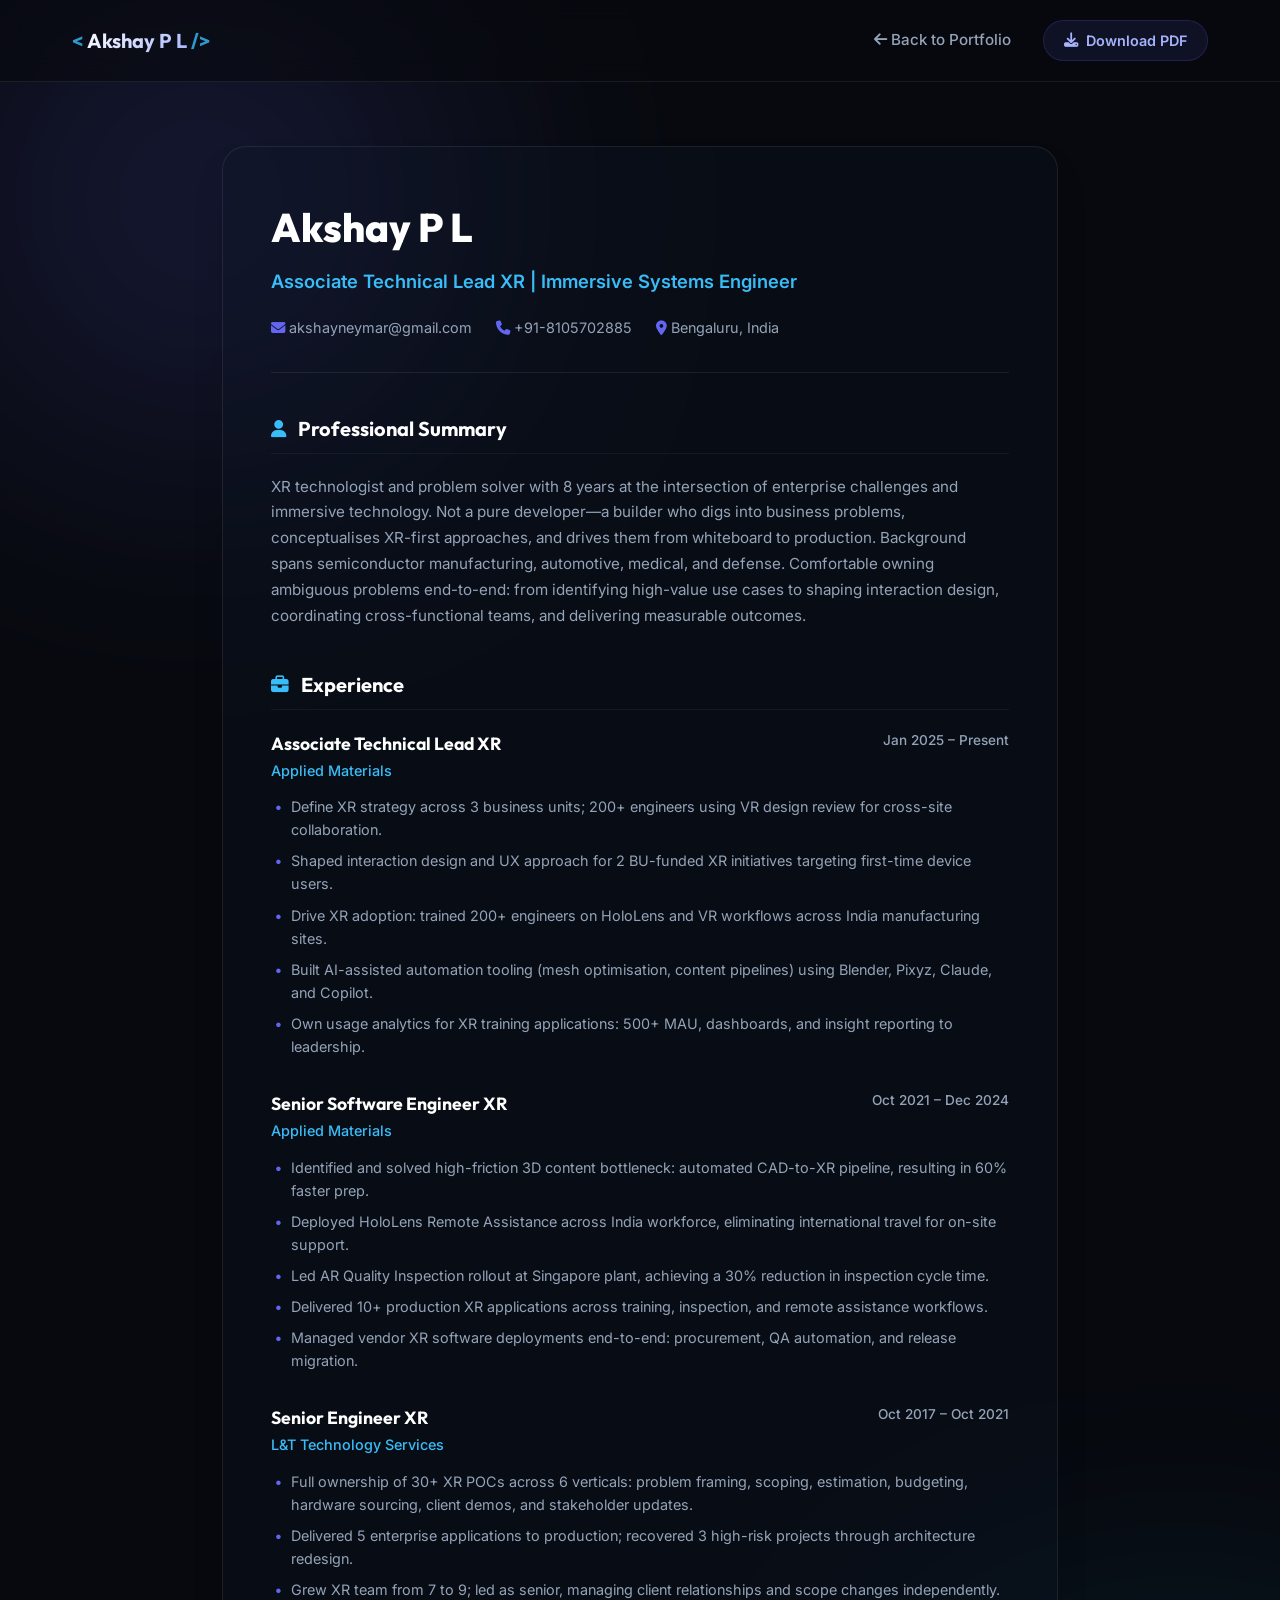
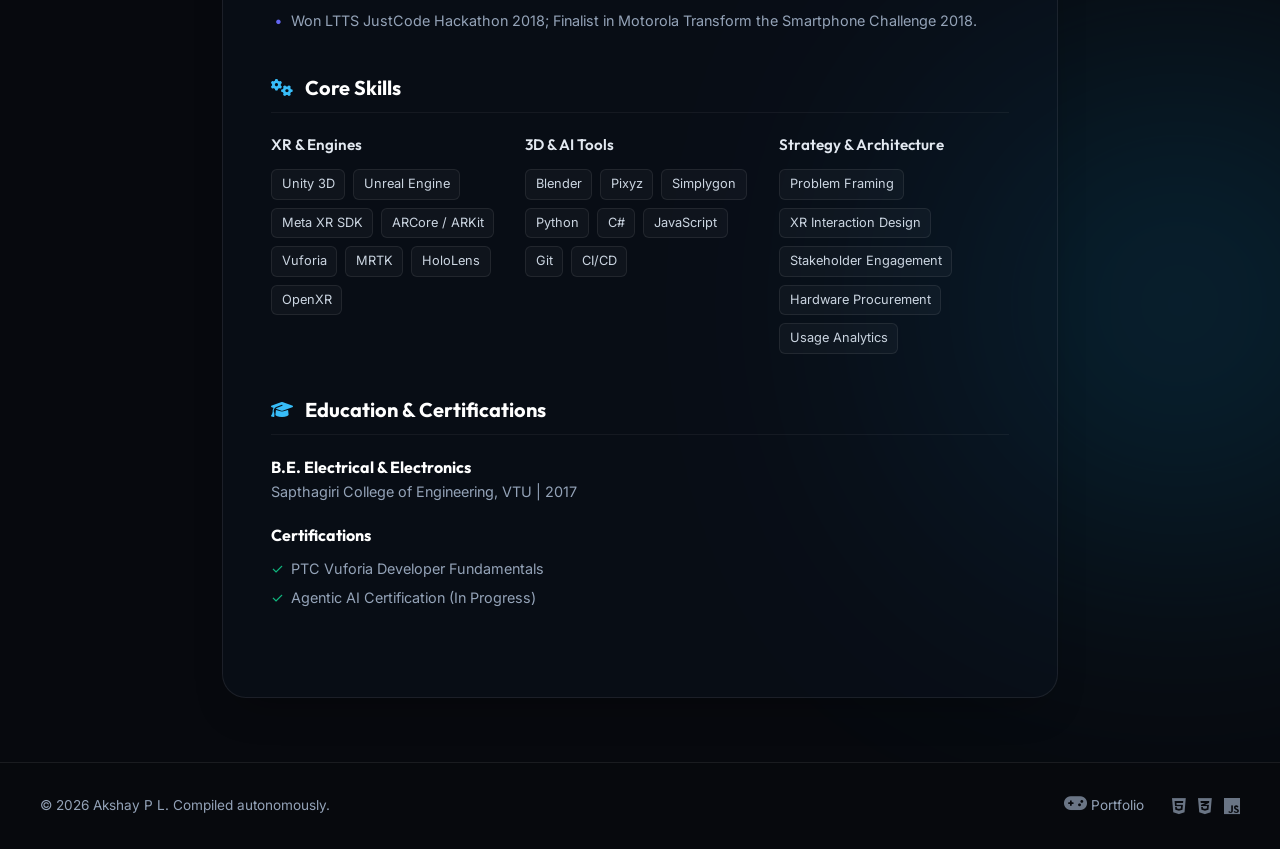
==== commit b93a0cab: "Restore phone number on interactive CV page" ====
--- a/cv.html
+++ b/cv.html
@@ -40,6 +40,7 @@
                 <p class="cv-title">Associate Technical Lead XR | Immersive Systems Engineer</p>
                 <div class="cv-contact-info">
                     <span><i class="fa-solid fa-envelope"></i> <a href="mailto:akshayneymar@gmail.com">akshayneymar@gmail.com</a></span>
+                    <span><i class="fa-solid fa-phone"></i> +91-8105702885</span>
                     <span><i class="fa-solid fa-location-dot"></i> Bengaluru, India</span>
                 </div>
             </div>
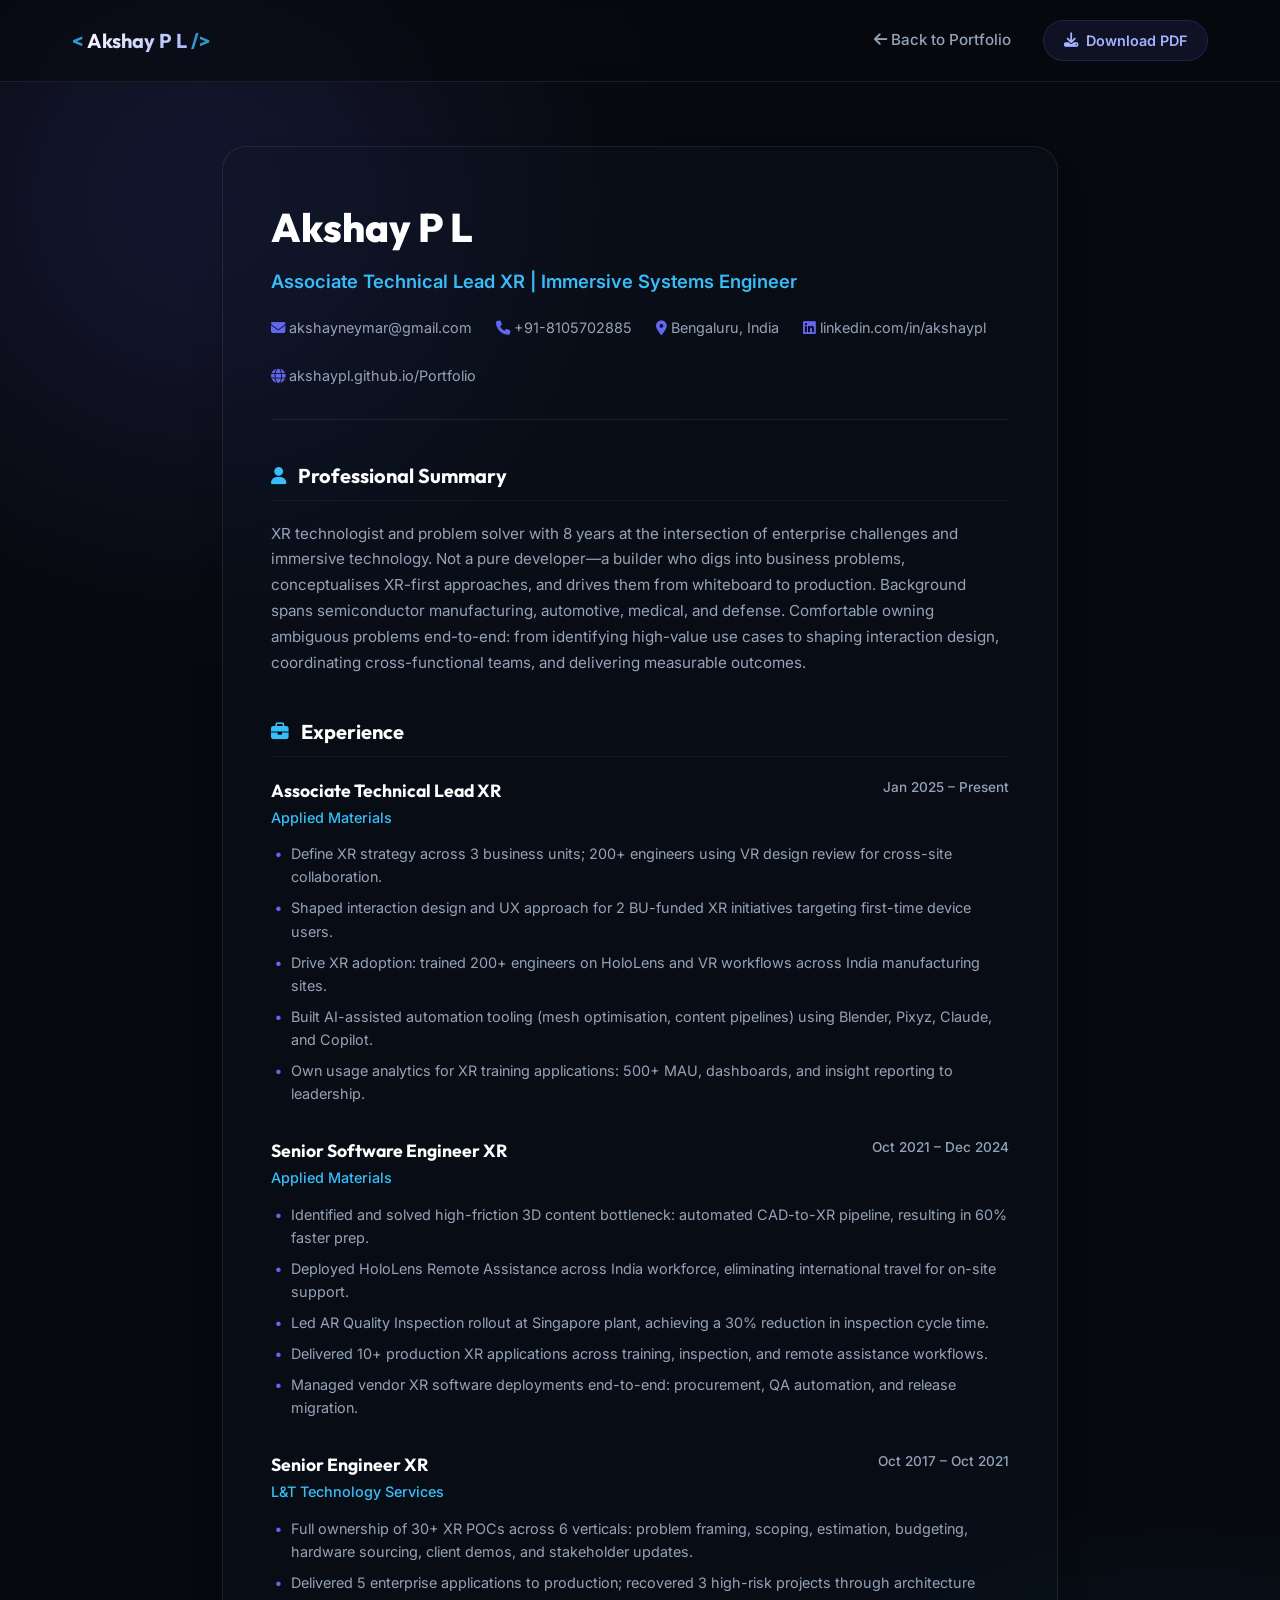
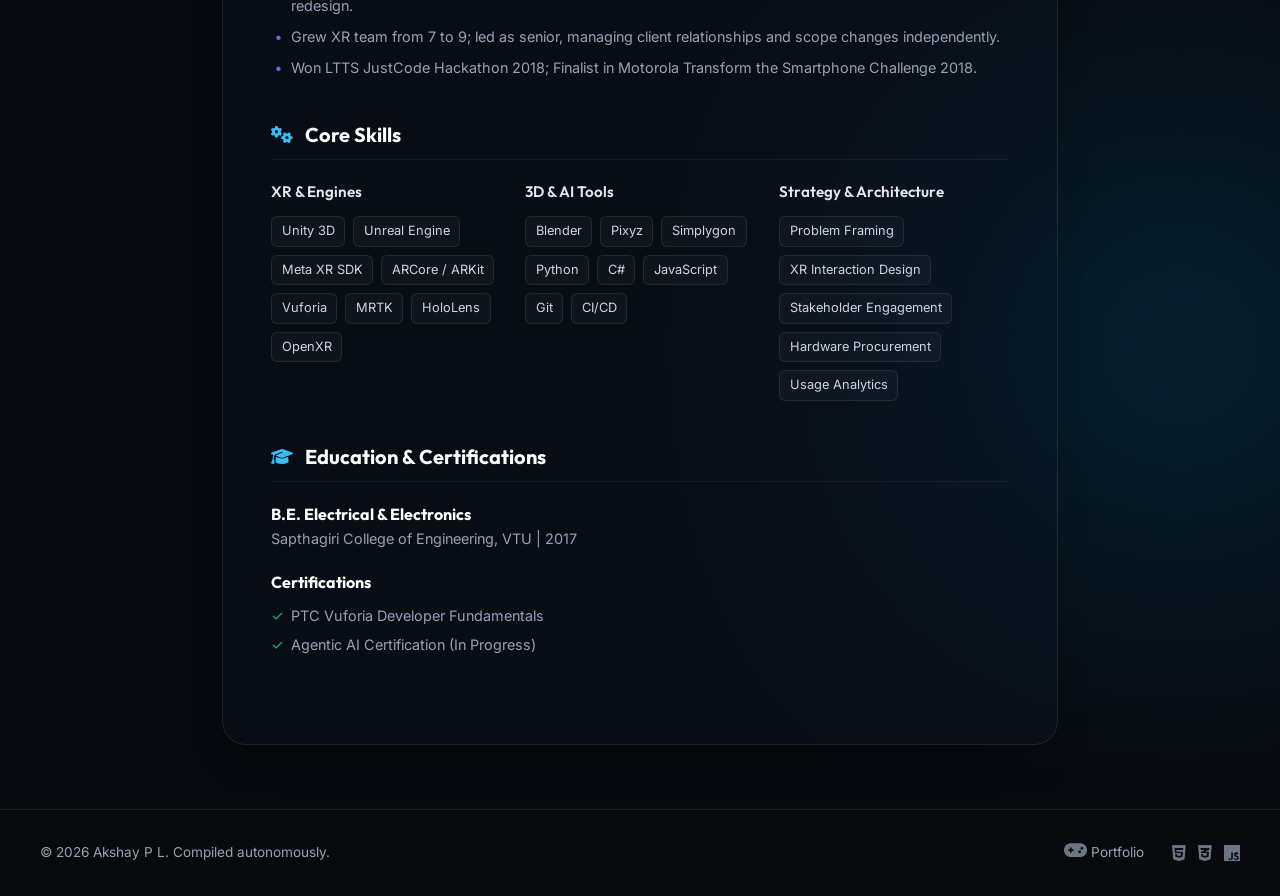
==== commit 3fcf0b07: "Update LinkedIn and Twitter/X URLs in contact cards, and add clickable LinkedIn and Portfolio URLs t" ====
--- a/cv.html
+++ b/cv.html
@@ -4,6 +4,8 @@
     <meta charset="UTF-8">
     <meta name="viewport" content="width=device-width, initial-scale=1.0">
     <title>Akshay P L - CV / Resume</title>
+    <!-- Custom SVG Favicon -->
+    <link rel="icon" type="image/svg+xml" href="data:image/svg+xml,&lt;svg xmlns='http://www.w3.org/2000/svg' viewBox='0 0 100 100'&gt;&lt;rect width='100' height='100' rx='25' fill='%230f172a'/&gt;&lt;path d='M32 35 L17 50 L32 65 M68 35 L83 50 L68 65 M46 68 L54 32' stroke='%236366f1' stroke-width='8' stroke-linecap='round' stroke-linejoin='round' fill='none'/&gt;&lt;/svg&gt;">
     <!-- Google Fonts -->
     <link rel="preconnect" href="https://fonts.googleapis.com">
     <link rel="preconnect" href="https://fonts.gstatic.com" crossorigin>
@@ -42,6 +44,8 @@
                     <span><i class="fa-solid fa-envelope"></i> <a href="mailto:akshayneymar@gmail.com">akshayneymar@gmail.com</a></span>
                     <span><i class="fa-solid fa-phone"></i> +91-8105702885</span>
                     <span><i class="fa-solid fa-location-dot"></i> Bengaluru, India</span>
+                    <span><i class="fa-brands fa-linkedin"></i> <a href="https://www.linkedin.com/in/akshaypl/" target="_blank">linkedin.com/in/akshaypl</a></span>
+                    <span><i class="fa-solid fa-globe"></i> <a href="https://akshaypl.github.io/Portfolio/" target="_blank">akshaypl.github.io/Portfolio</a></span>
                 </div>
             </div>
 
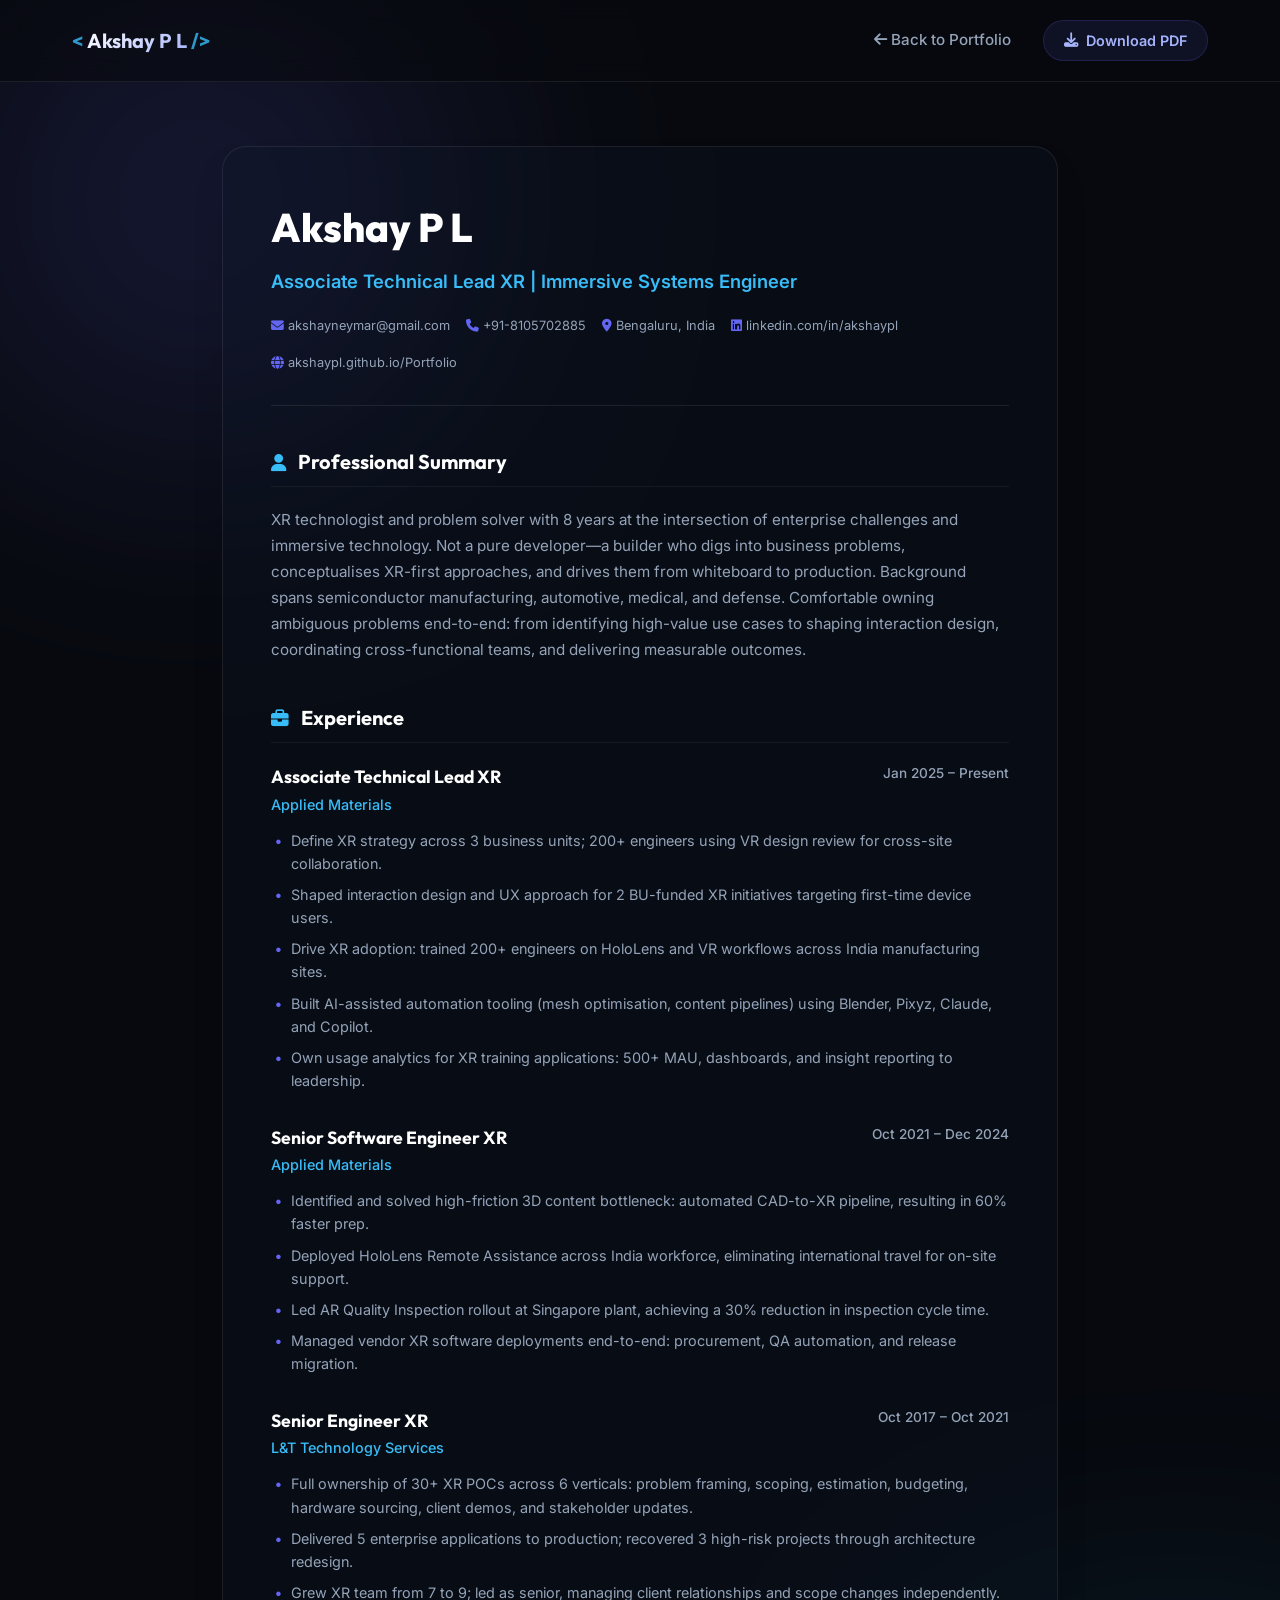
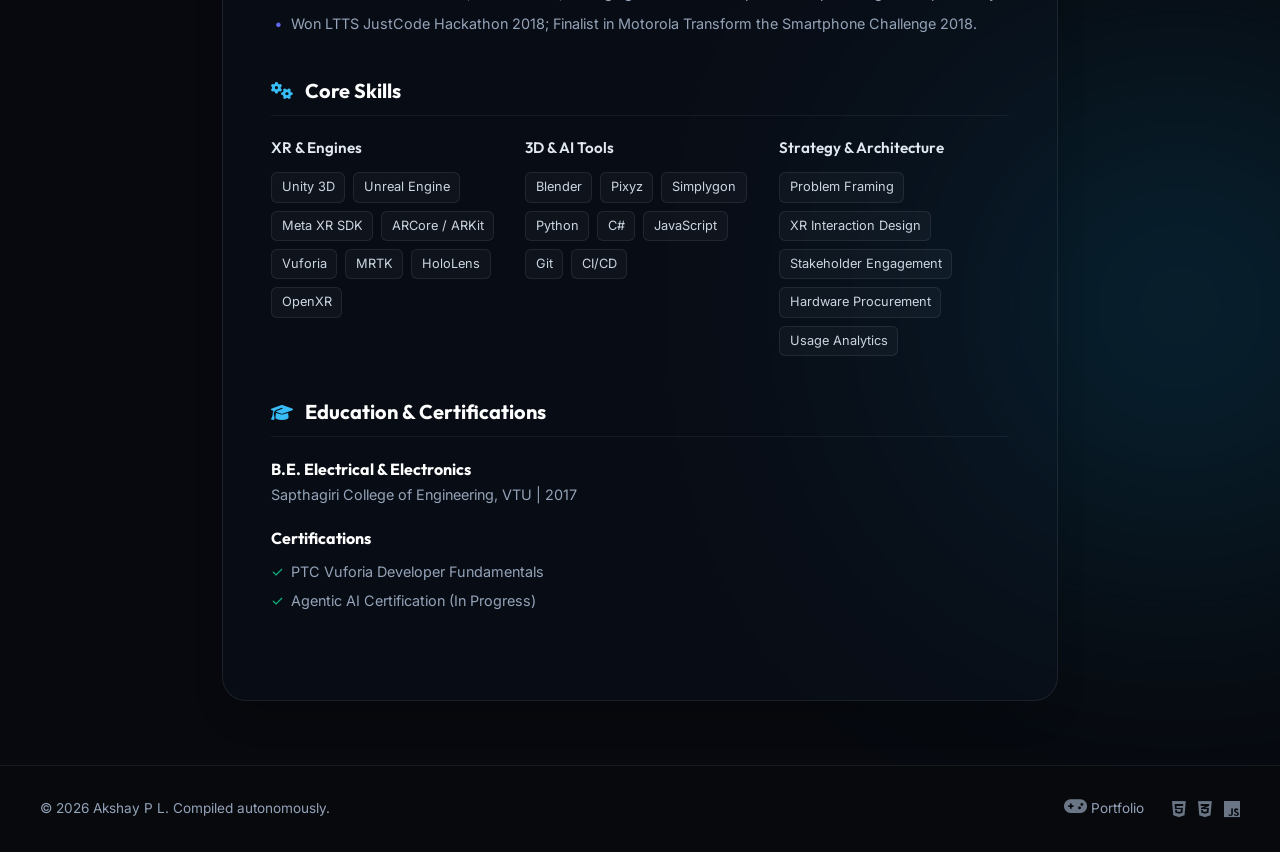
==== commit ccee8e96: "Remove 10+ production XR applications bullet point across all versions" ====
--- a/cv.html
+++ b/cv.html
@@ -90,7 +90,6 @@
                         <li>Identified and solved high-friction 3D content bottleneck: automated CAD-to-XR pipeline, resulting in 60% faster prep.</li>
                         <li>Deployed HoloLens Remote Assistance across India workforce, eliminating international travel for on-site support.</li>
                         <li>Led AR Quality Inspection rollout at Singapore plant, achieving a 30% reduction in inspection cycle time.</li>
-                        <li>Delivered 10+ production XR applications across training, inspection, and remote assistance workflows.</li>
                         <li>Managed vendor XR software deployments end-to-end: procurement, QA automation, and release migration.</li>
                     </ul>
                 </div>
--- a/style.css
+++ b/style.css
@@ -747,9 +747,13 @@
 .cv-contact-info {
     display: flex;
     flex-wrap: wrap;
-    gap: 1.5rem;
-    font-size: 0.9rem;
-    color: var(--text-muted);
+    gap: 1rem;
+    font-size: 0.8rem;
+    color: var(--text-muted);
+}
+
+.cv-contact-info span {
+    white-space: nowrap;
 }
 
 .cv-contact-info a {
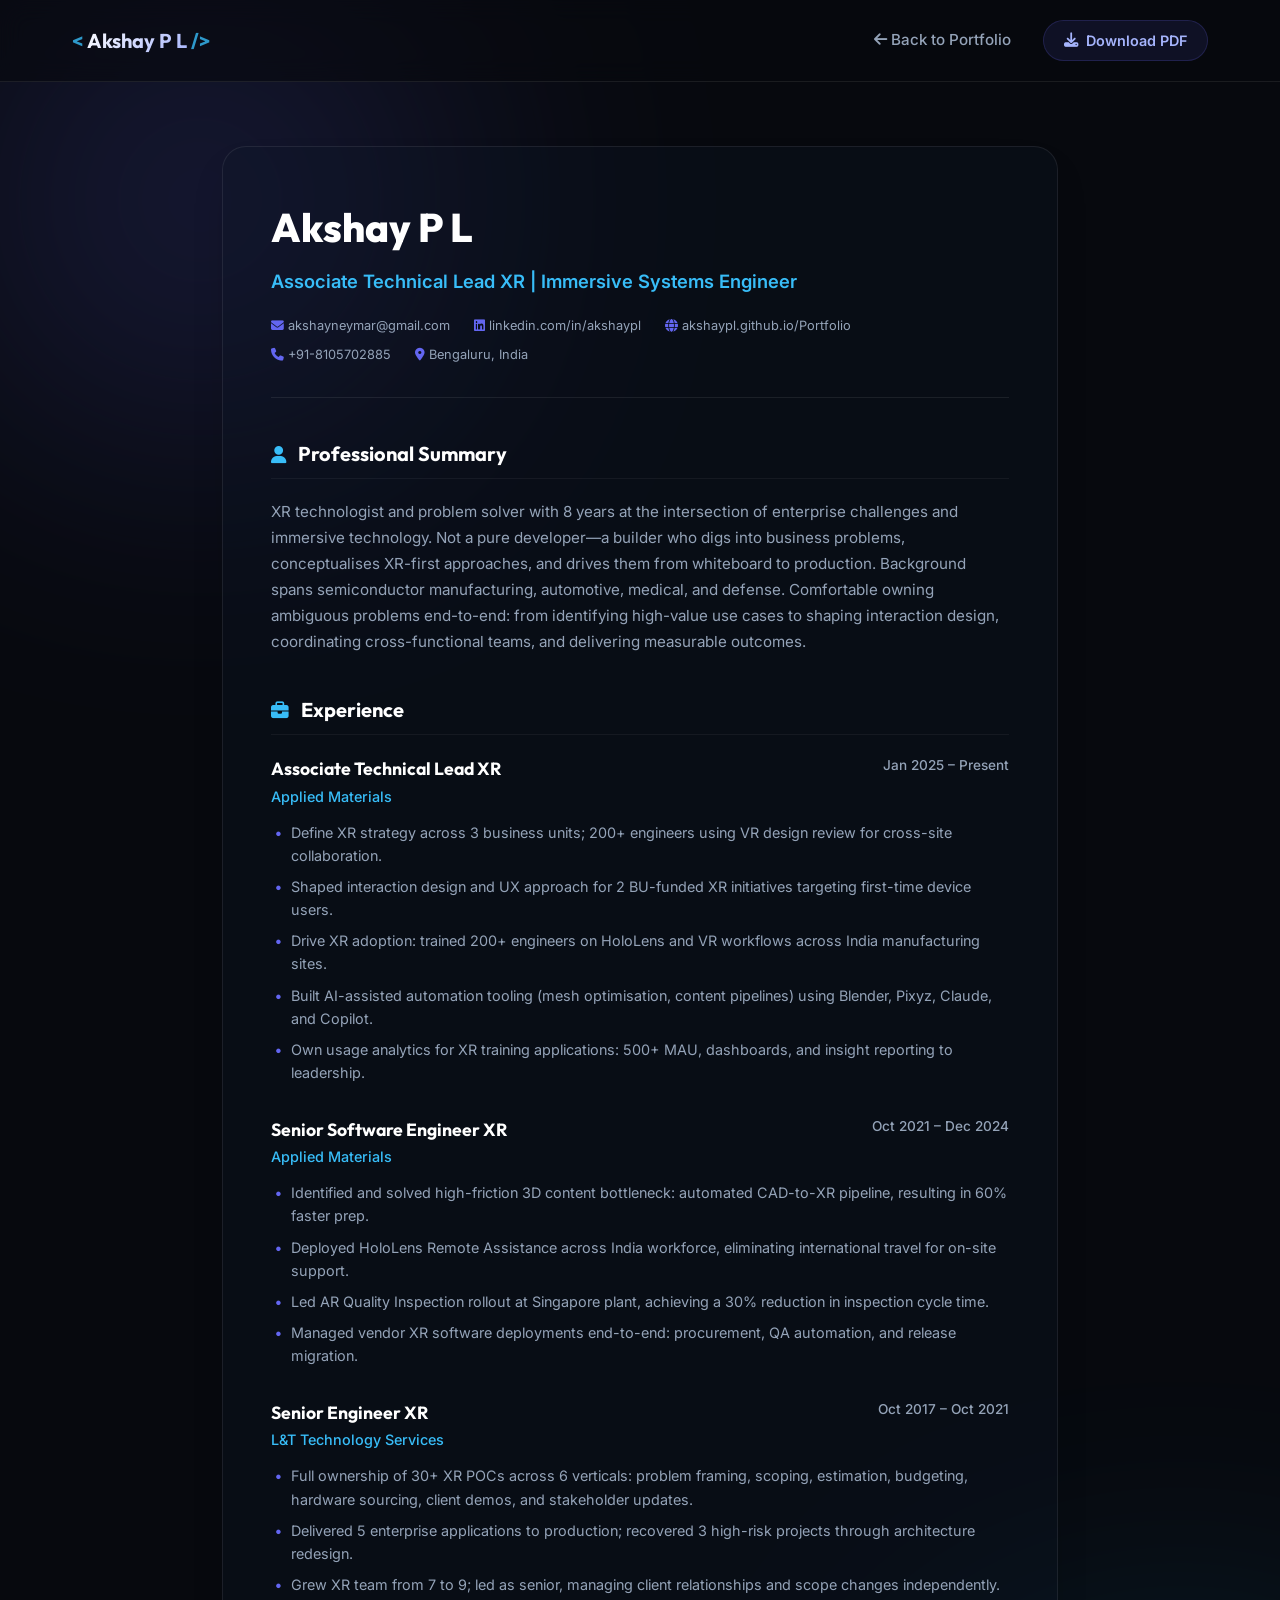
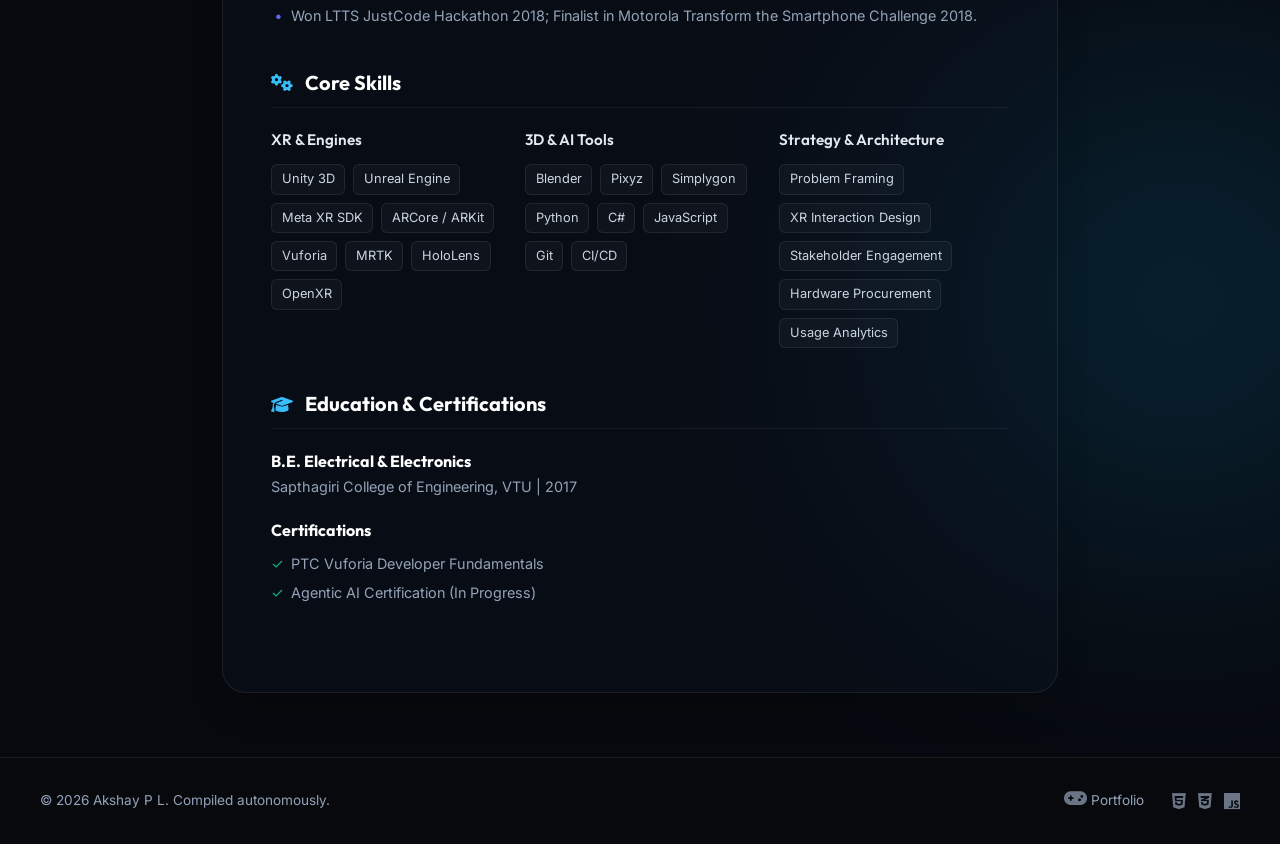
==== commit dbe2d775: "Fix horizontal scrolling, add gyro orientation control, and restructure contact header" ====
--- a/cv.html
+++ b/cv.html
@@ -41,11 +41,15 @@
                 <h1 class="cv-name">Akshay P L</h1>
                 <p class="cv-title">Associate Technical Lead XR | Immersive Systems Engineer</p>
                 <div class="cv-contact-info">
-                    <span><i class="fa-solid fa-envelope"></i> <a href="mailto:akshayneymar@gmail.com">akshayneymar@gmail.com</a></span>
-                    <span><i class="fa-solid fa-phone"></i> +91-8105702885</span>
-                    <span><i class="fa-solid fa-location-dot"></i> Bengaluru, India</span>
-                    <span><i class="fa-brands fa-linkedin"></i> <a href="https://www.linkedin.com/in/akshaypl/" target="_blank">linkedin.com/in/akshaypl</a></span>
-                    <span><i class="fa-solid fa-globe"></i> <a href="https://akshaypl.github.io/Portfolio/" target="_blank">akshaypl.github.io/Portfolio</a></span>
+                    <div class="cv-contact-line">
+                        <span><i class="fa-solid fa-envelope"></i> <a href="mailto:akshayneymar@gmail.com">akshayneymar@gmail.com</a></span>
+                        <span><i class="fa-brands fa-linkedin"></i> <a href="https://www.linkedin.com/in/akshaypl/" target="_blank">linkedin.com/in/akshaypl</a></span>
+                        <span><i class="fa-solid fa-globe"></i> <a href="https://akshaypl.github.io/Portfolio/" target="_blank">akshaypl.github.io/Portfolio</a></span>
+                    </div>
+                    <div class="cv-contact-line">
+                        <span><i class="fa-solid fa-phone"></i> +91-8105702885</span>
+                        <span><i class="fa-solid fa-location-dot"></i> Bengaluru, India</span>
+                    </div>
                 </div>
             </div>
 
--- a/style.css
+++ b/style.css
@@ -30,6 +30,8 @@
 
 html {
     scroll-behavior: smooth;
+    overflow-x: hidden;
+    width: 100%;
 }
 
 body {
@@ -38,6 +40,7 @@
     font-family: var(--font-body);
     line-height: 1.6;
     overflow-x: hidden;
+    width: 100%;
     min-height: 100vh;
     display: flex;
     flex-direction: column;
@@ -49,8 +52,8 @@
     position: fixed;
     top: 0;
     left: 0;
-    width: 100vw;
-    height: 100vh;
+    width: 100%;
+    height: 100%;
     z-index: -3;
     pointer-events: none;
 }
@@ -746,10 +749,16 @@
 
 .cv-contact-info {
     display: flex;
+    flex-direction: column;
+    gap: 0.5rem;
+    font-size: 0.8rem;
+    color: var(--text-muted);
+}
+
+.cv-contact-line {
+    display: flex;
     flex-wrap: wrap;
-    gap: 1rem;
-    font-size: 0.8rem;
-    color: var(--text-muted);
+    gap: 1.5rem;
 }
 
 .cv-contact-info span {
@@ -1410,6 +1419,11 @@
         flex-direction: column;
         gap: 0.75rem;
     }
+
+    .cv-contact-line {
+        flex-direction: column;
+        gap: 0.75rem;
+    }
     
     .job-header {
         flex-direction: column;
